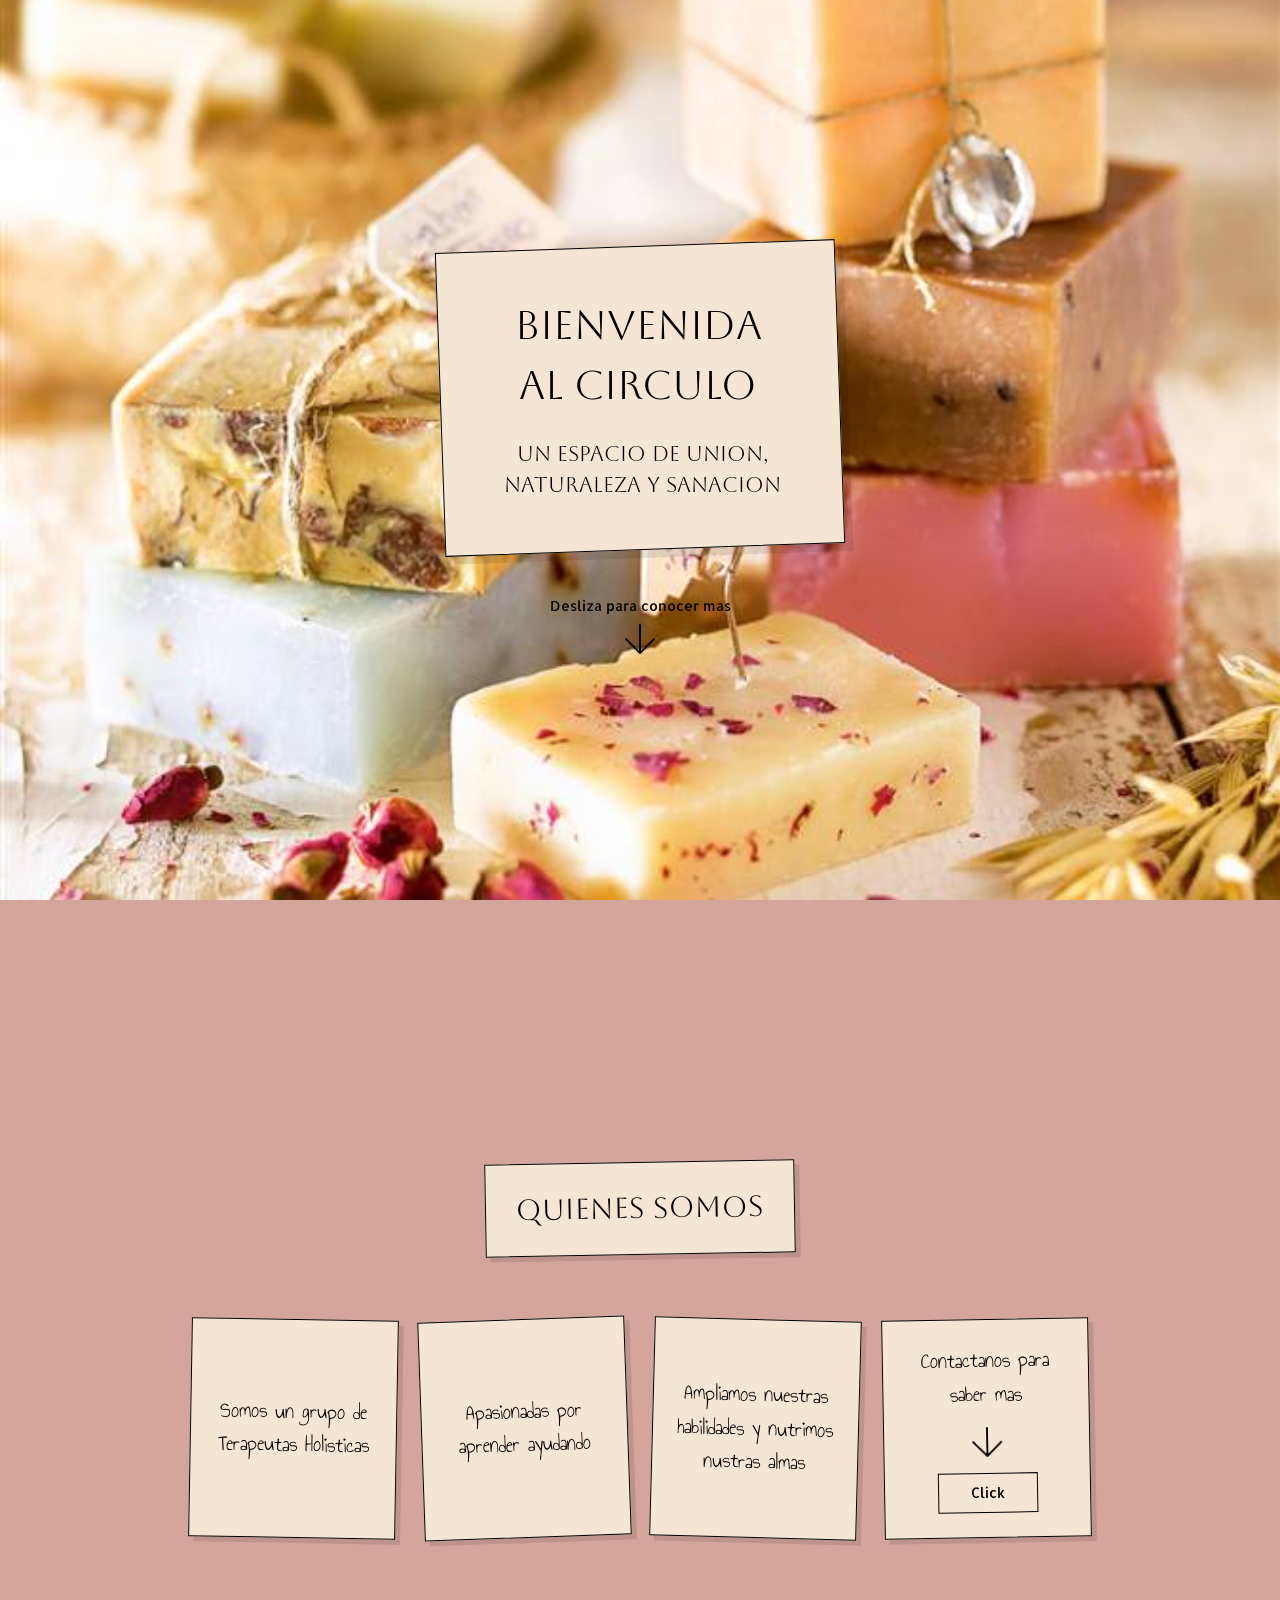
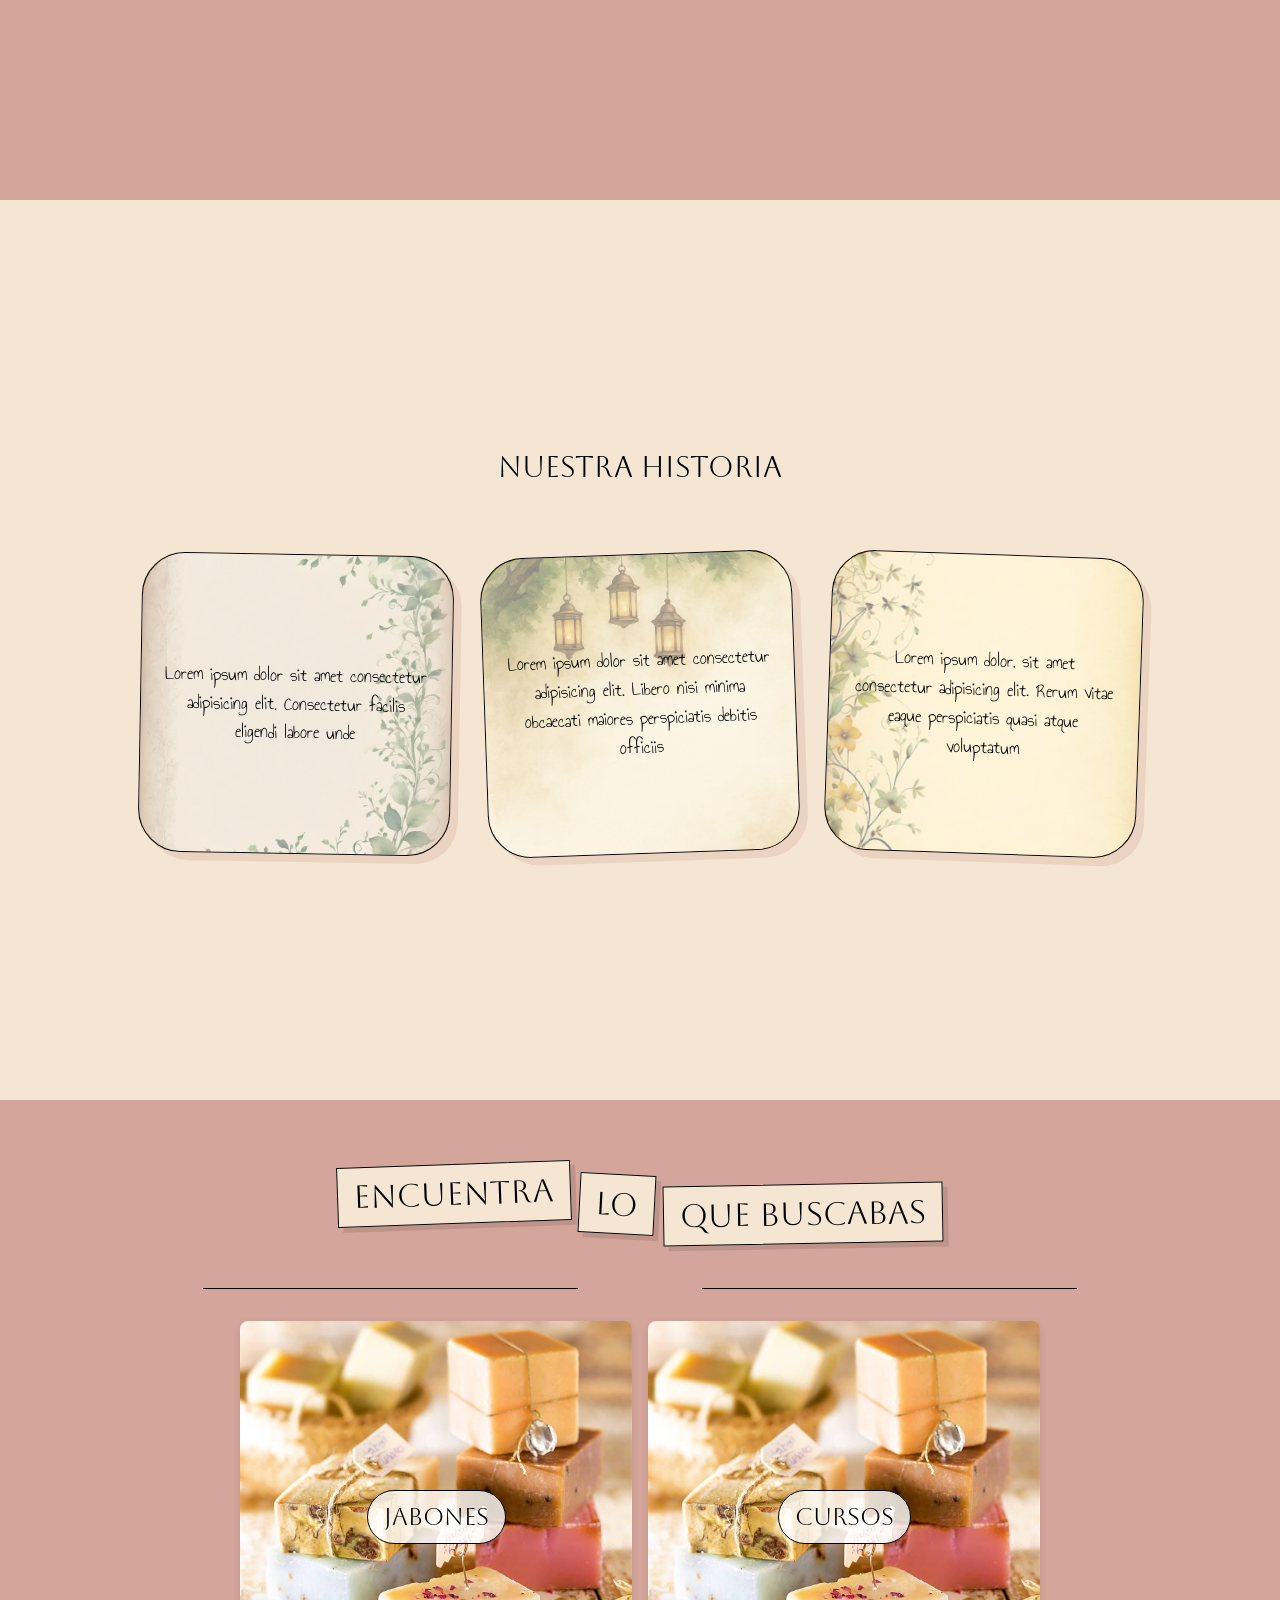
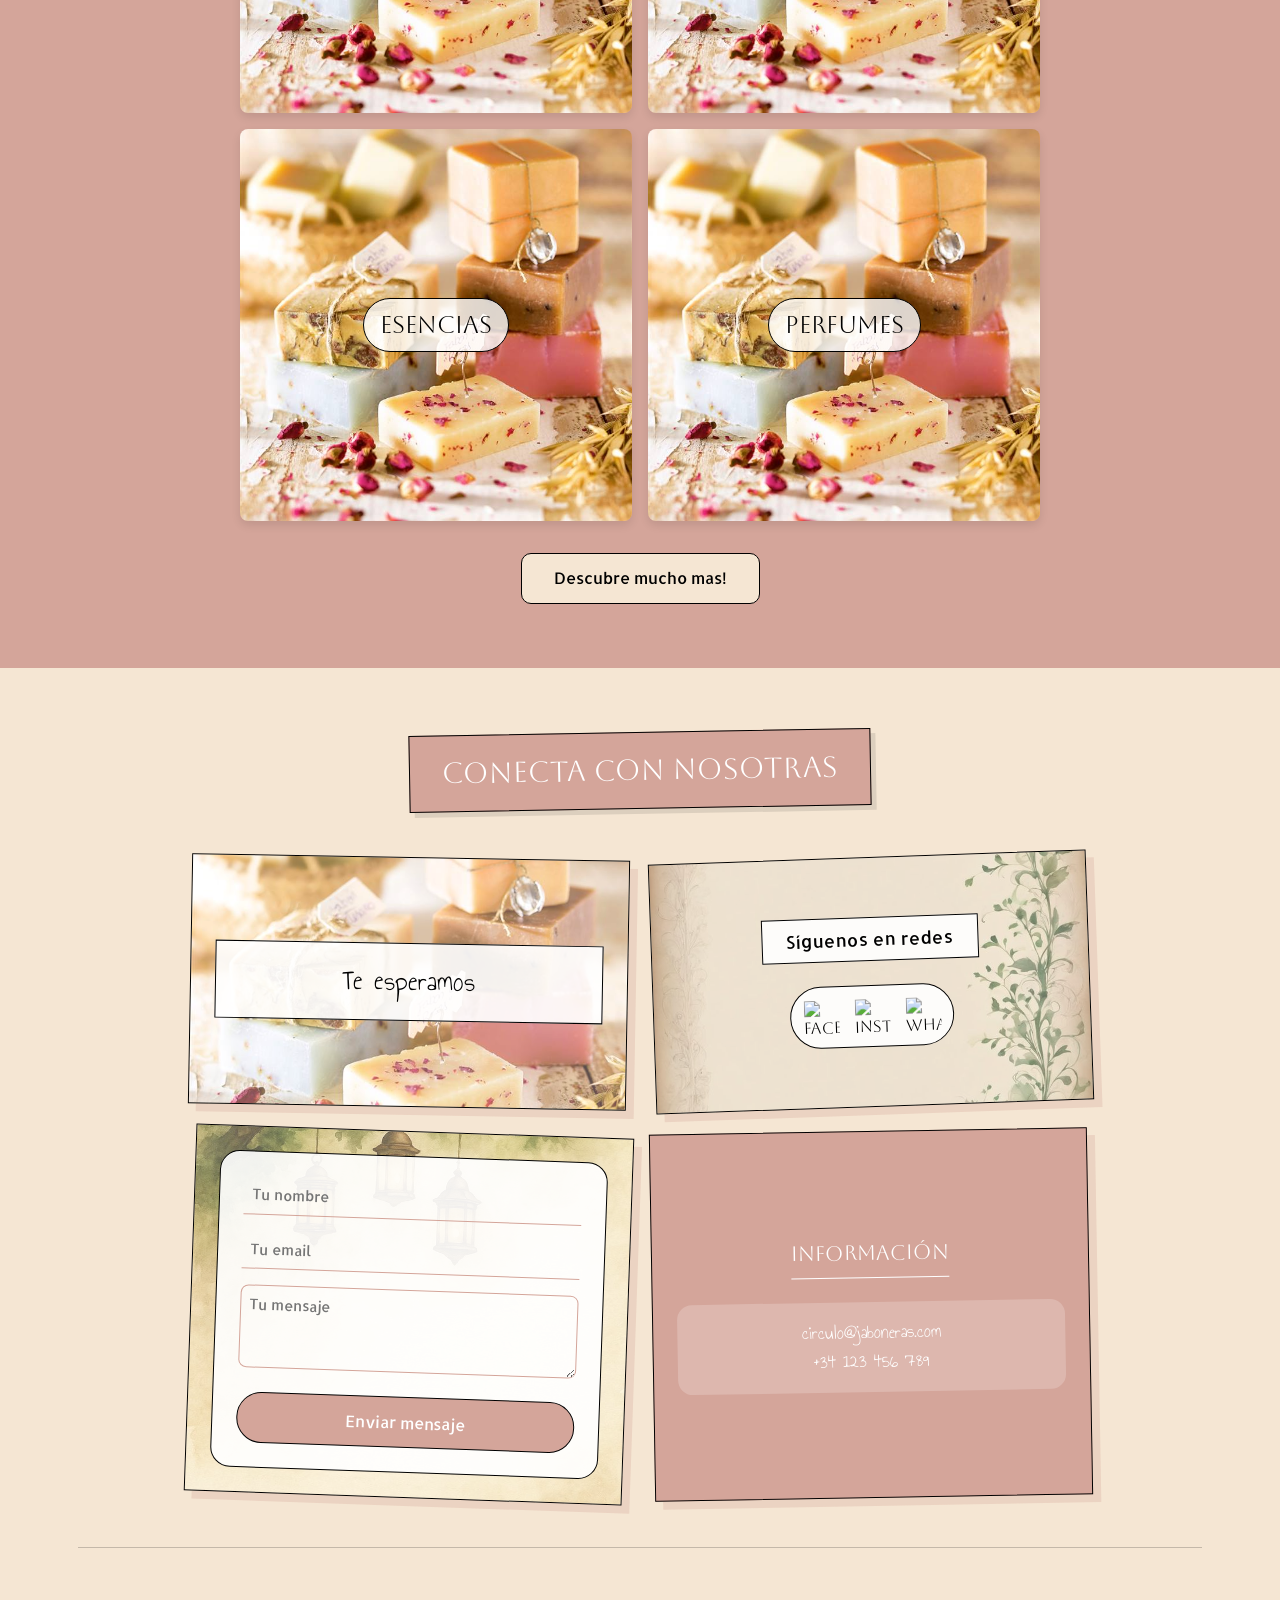
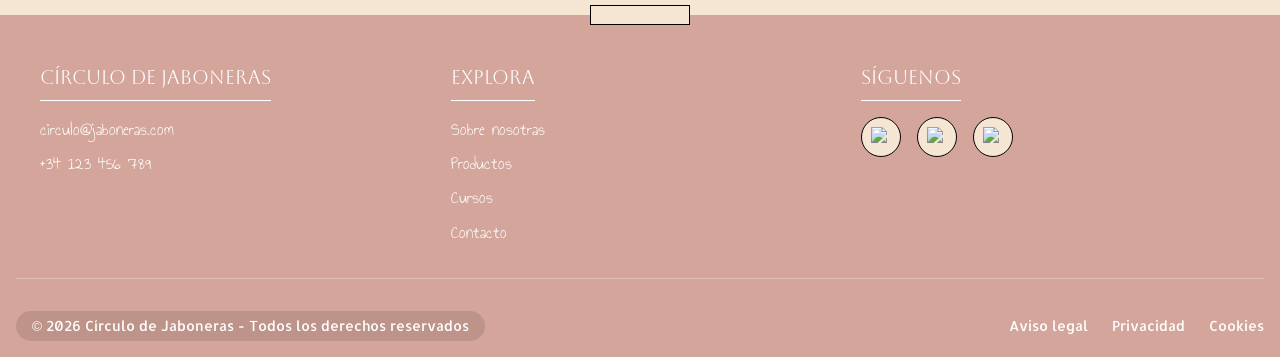
==== index.html @ d5285759 "initial commit" ====
<!DOCTYPE html>
<html lang="en">
<head>
    <meta charset="UTF-8">
    <meta name="viewport" content="width=device-width, initial-scale=1.0">
    <title>Blog jaboneras</title>
    <link rel="preconnect" href="https://fonts.googleapis.com">
    <link rel="preconnect" href="https://fonts.gstatic.com" crossorigin>
    <link href="https://fonts.googleapis.com/css2?family=Aboreto&display=swap" rel="stylesheet">
    <link href="https://fonts.googleapis.com/css2?family=Allerta&display=swap" rel="stylesheet">
    <link href="https://fonts.googleapis.com/css2?family=Annie+Use+Your+Telescope&display=swap" rel="stylesheet">
    <link rel="stylesheet" href="./reset.css">
    <link rel="stylesheet" href="./styles.css">
</head>
<body>
    <!-- Hero section -->
    <section class="hero">
        <div class="hero-container">
            <h1>Bienvenida al circulo</h1>
            <h2>Un espacio de union, naturaleza y sanacion</h2>
        </div>
        <div class="hero-arrow-container">
            <p>Desliza para conocer mas</p>
            <img src="./resources/down-arrow_3710768.png" alt="Flecha hacia abajo indicando scroll">
        </div>
    </section>

    <!-- About section -->
    <section class="about">
        <div class="about-title-container">
            <h2>Quienes somos</h2>
        </div>
        <div class="about-grid">
            <div class="about-box box-1">
                <h3>Somos un grupo de Terapeutas Holisticas</h3>
            </div>
            <div class="about-box box-2">
                <h3>Apasionadas por aprender ayudando</h3>
            </div>
            <div class="about-box box-3">
                <h3>Ampliamos nuestras habilidades y nutrimos nustras almas</h3>
            </div>
            <div class="about-box box-4">
                <h3>Contactanos para saber mas</h3>
                <img src="./resources/down-arrow_3710768.png" alt="flecha">
                <button>Click</button>
            </div>
        </div>
    </section>

    <!-- History section -->
    <section class="history">
        <div class="history-title-container">
            <h2>nuestra historia</h2>
        </div>
        <div class="history-grid">
            <div class="history-card card-1">
                <h3>Lorem ipsum dolor sit amet consectetur adipisicing elit. Consectetur facilis eligendi labore unde</h3>
            </div>
            <div class="history-card card-2">
                <h3>Lorem ipsum dolor sit amet consectetur adipisicing elit. Libero nisi minima obcaecati maiores perspiciatis debitis officiis</h3>
            </div>
            <div class="history-card card-3">
                <h3>Lorem ipsum dolor, sit amet consectetur adipisicing elit. Rerum vitae eaque perspiciatis quasi atque voluptatum</h3>
            </div>
        </div>
    </section>

    <!-- Products section -->
    <section class="products">
        <div class="products-title-container">
            <div class="chart-1">
                <h2>Encuentra</h2>
            </div>
            <div class="chart-2">
                <h2>lo</h2>
            </div>
            <div class="chart-3">
                <h2>que buscabas</h2>
            </div>
        </div>

        <div class="line">
            <div class="line-1"></div>
            <div class="line-1"></div>
        </div>

        <div class="products-container">
            <div class="products-card products-card-1">
                <p>Jabones</p>
            </div>
            <div class="products-card products-card-2">
                <p>Cursos</p>
            </div>
            <div class="products-card products-card-3">
                <p>Esencias</p> <!-- Corregí typo: "Ecencias" a "Esencias" -->
            </div>
            <div class="products-card products-card-4">
                <p>Perfumes</p>
            </div>
        </div>

        <button>Descubre mucho mas!</button>
    </section>

    <!-- Contact section -->
    <section class="contact">
        <div class="contact-title-container">
            <h2>Conecta con nosotras</h2>
        </div>
    
        <div class="contact-grid">
            <div class="contact-card contact-card-1">
                <h3>Te esperamos</h3>
            </div>
        
            <div class="contact-card contact-card-2">
                <p>Síguenos en redes</p>
                <div class="social-icons">
                    <img src="./resources/facebook-icon.png" alt="Facebook">
                    <img src="./resources/instagram-icon.png" alt="Instagram">
                    <img src="./resources/whatsapp-icon.png" alt="WhatsApp">
                </div>
            </div>
        
            <div class="contact-card contact-card-3">
                <form>
                    <input type="text" placeholder="Tu nombre" required>
                    <input type="email" placeholder="Tu email" required>
                    <textarea rows="3" placeholder="Tu mensaje"></textarea>
                    <button type="submit">Enviar mensaje</button>
                </form>
            </div>
        
            <div class="contact-card contact-card-4">
                <h4>Información</h4>
                <div class="contact-info">
                    <p>circulo@jaboneras.com</p>
                    <p>+34 123 456 789</p>
                </div>
            </div>
        </div>
    
        <div class="contact-line"></div>
    </section>

    <!-- Footer section -->
    <footer class="footer">
        <div class="footer-container">
            <div class="footer-info">
                <h4>Círculo de Jaboneras</h4>
                <p>circulo@jaboneras.com</p>
                <p>+34 123 456 789</p>
            </div>
        
            <div class="footer-links">
                <h4>Explora</h4>
                <ul>
                    <li><a href="#">Sobre nosotras</a></li>
                    <li><a href="#">Productos</a></li>
                    <li><a href="#">Cursos</a></li>
                    <li><a href="#">Contacto</a></li>
                </ul>
            </div>
        
            <div class="footer-social">
                <h4>Síguenos</h4>
                <div class="footer-social-icons">
                    <a href="#"><img src="./resources/facebook-icon.png" alt="Facebook"></a>
                    <a href="#"><img src="./resources/instagram-icon.png" alt="Instagram"></a>
                    <a href="#"><img src="./resources/whatsapp-icon.png" alt="WhatsApp"></a>
                </div>
            </div>
        </div>
    
        <div class="footer-divider"></div>
    
        <div class="footer-bottom">
            <p>© 2026 Círculo de Jaboneras - Todos los derechos reservados</p>
            <div class="footer-bottom-links">
                <a href="#">Aviso legal</a>
                <a href="#">Privacidad</a>
                <a href="#">Cookies</a>
            </div>
        </div>
    </footer>
</body>
</html>
---- styles.css ----
/* ========== VARIABLES GLOBALES ========== */
:root {
    --color-cream: #F5E6D3;
    --color-terracota: #d4a59a;
    --color-white: #ffffff;
    --color-black: #000000;
    --font-title: "Aboreto", system-ui;
    --font-body: "Allerta", sans-serif;
    --font-hand: "Annie Use Your Telescope", cursive;
    --box-shadow-offset: 8px;
    --transition: all 0.3s ease;
}

body {
    font-family: var(--font-title);
}

/* ========== HERO SECTION ========== */
.hero {
    min-height: 100vh;
    display: flex;
    flex-direction: column;
    align-items: center;
    justify-content: center;
    gap: clamp(2rem, 5vh, 4rem);
    background-image: url(./resources/como-hacer-jabon-natural_c5d7893d_674x818.jpg);
    background-position: center;
    background-repeat: no-repeat;
    background-attachment: scroll; /* Cambiado de fixed para móvil */
    background-size: cover;
    padding: 1rem;
}

.hero-container {
    width: min(90%, 400px);
    padding: clamp(2rem, 5vw, 3rem) 1rem;
    display: flex;
    flex-direction: column;
    align-items: center;
    justify-content: center;
    text-align: center;
    background-color: var(--color-cream);
    transform: rotate(-2deg);
    gap: 1.5rem;
    border: 1px solid var(--color-black);
    box-shadow: var(--box-shadow-offset) var(--box-shadow-offset) 0 rgba(0,0,0,0.1);
}

.hero-container h1 {
    transform: rotate(2deg);
    font-size: clamp(1.8rem, 5vw, 2.5rem);
    max-width: 300px;
}

.hero-container h2 {
    transform: rotate(2deg);
    font-size: clamp(1.1rem, 3vw, 1.3rem);
    max-width: 280px;
}

.hero-arrow-container {
    text-align: center;
    font-family: var(--font-body);
    font-size: 0.9rem;
    animation: bounce 2s infinite;
}

.hero-arrow-container img {
    width: 30px;
    height: auto;
    margin: 0.5rem auto 0;
}

@keyframes bounce {
    0%, 100% { transform: translateY(0); }
    50% { transform: translateY(10px); }
}

/* ========== ABOUT SECTION ========== */
.about {
    background-color: var(--color-terracota);
    min-height: 100vh;
    display: flex;
    flex-direction: column;
    align-items: center;
    justify-content: center;
    padding: 4rem 1rem;
}

.about-title-container {
    background-color: var(--color-cream);
    width: min(310px, 80%);
    padding: 1.5rem;
    text-align: center;
    border: 1px solid var(--color-black);
    font-size: clamp(1.5rem, 4vw, 1.8rem);
    margin-bottom: 4rem;
    transform: rotate(-1deg);
    box-shadow: 5px 5px 0 rgba(0,0,0,0.1);
}

.about-grid {
    display: grid;
    grid-template-columns: repeat(auto-fit, minmax(200px, 1fr));
    gap: 1.5rem;
    max-width: 900px;
    width: 100%;
    margin: 0 auto;
}

.about-box {
    font-family: var(--font-hand);
    min-height: 200px;
    background-color: var(--color-cream);
    border: 1px solid var(--color-black);
    display: flex;
    flex-direction: column;
    align-items: center;
    justify-content: center;
    text-align: center;
    padding: 1.5rem;
    font-size: clamp(1.2rem, 3vw, 1.4rem);
    box-shadow: 5px 5px 0 rgba(0,0,0,0.1);
    transition: var(--transition);
}

.about-box:hover {
    transform: translate(-5px, -5px);
    box-shadow: 10px 10px 0 rgba(0,0,0,0.15);
}

/* Rotaciones aleatorias para dar el efecto handmade */
.box-1 { transform: rotate(1deg); }
.box-2 { transform: rotate(-2deg); }
.box-3 { transform: rotate(1.5deg); }
.box-4 { transform: rotate(-1deg); }

.about-box img {
    width: 30px;
    height: auto;
    margin-top: 1rem;
}

.about-box button {
    border: 0.8px solid var(--color-black);
    padding: 0.5rem 2rem;
    margin-top: 1rem;
    font-family: var(--font-body);
    font-size: 0.9rem;
    transition: var(--transition);
}

.about-box button:hover {
    background-color: var(--color-terracota);
    border-color: var(--color-white);
    color: var(--color-white);
}

/* ========== HISTORY SECTION ========== */
.history {
    min-height: 100vh;
    background-color: var(--color-cream);
    display: flex;
    flex-direction: column;
    align-items: center;
    justify-content: center;
    padding: 4rem 1rem;
}

.history-title-container {
    font-size: clamp(1.5rem, 4vw, 1.8rem);
    margin-bottom: 4rem;
    text-transform: uppercase;
}

.history-grid {
    display: grid;
    grid-template-columns: repeat(auto-fit, minmax(250px, 1fr));
    gap: 2rem;
    max-width: 1000px;
    width: 100%;
    margin: 0 auto;
}

.history-card {
    min-height: 300px;
    border-radius: 43px;
    border: 1px solid var(--color-black);
    display: flex;
    justify-content: center;
    align-items: center;
    text-align: center;
    font-family: var(--font-hand);
    font-size: clamp(1rem, 2.5vw, 1.2rem);
    padding: 2rem 1.5rem;
    background-size: cover;
    background-position: center;
    position: relative;
    isolation: isolate;
    box-shadow: 8px 8px 0 rgba(212, 165, 154, 0.3);
    transition: var(--transition);
}

.history-card::before {
    content: '';
    position: absolute;
    inset: 0;
    background-color: rgba(255, 255, 255, 0.5);
    border-radius: 43px;
    z-index: -1;
}

.history-card:hover {
    transform: scale(1.02) rotate(0.5deg);
    box-shadow: 12px 12px 0 rgba(212, 165, 154, 0.5);
}

.card-1 {
    background-image: url('./resources/descarga\ \(1\).jfif');
    transform: rotate(1deg);
}
.card-2 {
    background-image: url('./resources/descarga.jfif');
    transform: rotate(-2deg);
}
.card-3 {
    background-image: url('./resources/descarga\ \(2\).jfif');
    transform: rotate(2deg);
}

/* ========== PRODUCTS SECTION ========== */
.products {
    background-color: var(--color-terracota);
    min-height: 100vh;
    display: flex;
    flex-direction: column;
    align-items: center;
    padding: 4rem 1rem;
}

.products-title-container {
    display: flex;
    flex-wrap: wrap;
    justify-content: center;
    align-items: flex-end;
    gap: 0.5rem;
    margin-bottom: 2rem;
    font-size: clamp(1.5rem, 4vw, 2rem);
}

.products-title-container > div {
    background-color: var(--color-cream);
    padding: 0.3rem 1rem;
    border: 1px solid var(--color-black);
    box-shadow: 5px 5px 0 rgba(0,0,0,0.1);
}

.chart-1 { transform: translateY(0) rotate(-2deg); }
.chart-2 { transform: translateY(10px) rotate(3deg); }
.chart-3 { transform: translateY(20px) rotate(-1deg); }

.line {
    width: 100%;
    display: flex;
    justify-content: center;
    gap: 10%;
    margin: 2rem 0;
}

.line-1 {
    background-color: var(--color-black);
    height: 1px;
    width: 30%;
}

.products-container {
    display: grid;
    grid-template-columns: repeat(2, 1fr);
    gap: 1rem;
    max-width: 500px;
    width: 100%;
    margin: 0 auto;
}

.products-card {
    background-image: url('./resources/como-hacer-jabon-natural_c5d7893d_674x818.jpg');
    background-position: center;
    background-size: cover;
    aspect-ratio: 1 / 1;
    border-radius: 8px;
    display: flex;
    justify-content: center;
    align-items: center;
    box-shadow: 0 4px 10px rgba(0, 0, 0, 0.1);
    transition: var(--transition);
}

.products-card p {
    font-size: clamp(1.2rem, 3vw, 1.5rem);
    text-transform: uppercase;
    background-color: rgba(255, 255, 255, 0.8);
    border-radius: 40px;
    padding: 0.5rem 1rem;
    border: 1px solid var(--color-black);
}

.products-card:hover {
    transform: translateY(-5px);
    box-shadow: 0 8px 20px rgba(0, 0, 0, 0.15);
}

.products button {
    background-color: var(--color-cream);
    padding: 0.8rem 2rem;
    font-family: var(--font-body);
    margin-top: 2rem;
    border: 1px solid var(--color-black);
    border-radius: 10px;
    font-size: 1rem;
    transition: var(--transition);
}

.products button:hover {
    background-color: var(--color-terracota);
    border-color: var(--color-white);
    color: var(--color-white);
}

/* ========== CONTACT SECTION ========== */
.contact {
    background-color: var(--color-cream);
    min-height: 100vh;
    display: flex;
    flex-direction: column;
    align-items: center;
    padding: 4rem 1rem;
}

.contact-title-container {
    margin-bottom: 3rem;
    font-size: clamp(1.5rem, 4vw, 1.8rem);
}

.contact-title-container h2 {
    background-color: var(--color-terracota);
    padding: 1rem 2rem;
    transform: rotate(-1deg);
    border: 1px solid var(--color-black);
    box-shadow: 5px 5px 0 rgba(0,0,0,0.1);
    color: var(--color-white);
}

.contact-grid {
    display: grid;
    grid-template-columns: repeat(2, 1fr);
    gap: 1.5rem;
    max-width: 900px;
    width: 100%;
    margin: 0 auto;
}

.contact-card {
    background-color: rgba(255, 255, 255, 0.9);
    border: 1px solid var(--color-black);
    padding: 1.5rem;
    display: flex;
    flex-direction: column;
    align-items: center;
    text-align: center;
    box-shadow: 8px 8px 0 rgba(212, 165, 154, 0.3);
    transition: var(--transition);
    min-height: 250px;
    justify-content: center;
    background-size: cover;
    background-position: center;
    isolation: isolate;
    position: relative;
}

.contact-card::before {
    content: '';
    position: absolute;
    inset: 0;
    background-color: rgba(255, 255, 255, 0.5);
    z-index: -1;
}

.contact-card:hover {
    transform: translate(-5px, -5px);
    box-shadow: 12px 12px 0 rgba(212, 165, 154, 0.5);
}

/* Eliminamos el overlay en las tarjetas que no lo necesitan */
.contact-card-1::before,
.contact-card-2::before,
.contact-card-3::before {
    background-color: rgba(255, 255, 255, 0.3);
}

.contact-card-4::before {
    background-color: rgba(212, 165, 154, 0.3);
}

.contact-card-1 { background-image: url('./resources/como-hacer-jabon-natural_c5d7893d_674x818.jpg'); transform: rotate(1deg); }
.contact-card-2 { background-image: url('./resources/descarga\ \(1\).jfif'); transform: rotate(-2deg); }
.contact-card-3 { background-image: url('./resources/descarga.jfif'); transform: rotate(2deg); }
.contact-card-4 { background-color: var(--color-terracota); transform: rotate(-1deg); }

.contact-card-1 h3 {
    background-color: rgba(255, 255, 255, 0.9);
    padding: 1rem;
    font-family: var(--font-hand);
    font-size: 1.8rem;
    width: 100%;
    border: 1px solid var(--color-black);
}

.contact-card-2 .social-icons {
    display: flex;
    gap: 1rem;
    justify-content: center;
    margin-top: 1rem;
    background-color: rgba(255, 255, 255, 0.9);
    padding: 0.8rem;
    border-radius: 40px;
    border: 1px solid var(--color-black);
}

.contact-card-2 .social-icons img {
    width: 35px;
    height: 35px;
    transition: var(--transition);
    cursor: pointer;
}

.contact-card-2 .social-icons img:hover {
    transform: scale(1.2) rotate(5deg);
}

.contact-card-2 p {
    background-color: rgba(255, 255, 255, 0.9);
    padding: 0.5rem 1.5rem;
    font-family: var(--font-body);
    font-size: 1.1rem;
    margin-bottom: 0.5rem;
    border: 1px solid var(--color-black);
}

.contact-card-3 form {
    display: flex;
    flex-direction: column;
    gap: 1rem;
    width: 100%;
    background-color: rgba(255, 255, 255, 0.9);
    padding: 1.5rem;
    border-radius: 20px;
    border: 1px solid var(--color-black);
}

.contact-card-3 input,
.contact-card-3 textarea {
    background-color: transparent;
    border: none;
    border-bottom: 1px solid var(--color-terracota);
    padding: 0.5rem;
    font-family: var(--font-body);
    font-size: 0.9rem;
    outline: none;
    width: 100%;
}

.contact-card-3 textarea {
    border: 1px solid var(--color-terracota);
    border-radius: 8px;
    resize: vertical;
}

.contact-card-3 button {
    background-color: var(--color-terracota);
    color: var(--color-white);
    border: 1px solid var(--color-black);
    padding: 0.8rem;
    font-family: var(--font-body);
    border-radius: 25px;
    transition: var(--transition);
    margin-top: 0.5rem;
}

.contact-card-3 button:hover {
    background-color: var(--color-cream);
    color: var(--color-black);
    transform: scale(0.98);
}

.contact-card-4 {
    color: var(--color-white);
    gap: 1rem;
}

.contact-card-4 h4 {
    font-family: var(--font-title);
    font-size: 1.3rem;
    border-bottom: 1px solid var(--color-white);
    padding-bottom: 0.5rem;
    margin-bottom: 0.5rem;
}

.contact-card-4 p {
    font-family: var(--font-hand);
    font-size: 1.2rem;
    display: flex;
    align-items: center;
    justify-content: center;
    gap: 0.5rem;
}

.contact-card-4 .contact-info {
    background-color: rgba(255, 255, 255, 0.2);
    padding: 1rem;
    border-radius: 15px;
    width: 100%;
}

.contact-line {
    width: 90%;
    height: 1px;
    background-color: var(--color-black);
    margin: 3rem auto 0;
    opacity: 0.2;
}

/* ========== FOOTER ========== */
.footer {
    background-color: var(--color-terracota);
    width: 100%;
    padding: 3rem 1rem 1rem;
    border-top: 3px solid var(--color-cream);
    position: relative;
}

.footer::before {
    content: '';
    position: absolute;
    top: -10px;
    left: 50%;
    transform: translateX(-50%);
    width: 100px;
    height: 20px;
    background-color: var(--color-cream);
    border: 1px solid var(--color-black);
}

.footer-container {
    max-width: 1200px;
    margin: 0 auto;
    display: flex;
    flex-wrap: wrap;
    justify-content: space-between;
    align-items: flex-start;
    gap: 2rem;
}

.footer-info,
.footer-links,
.footer-social {
    flex: 1 1 200px;
}

.footer-info h4,
.footer-links h4,
.footer-social h4 {
    font-family: var(--font-title);
    color: var(--color-white);
    font-size: 1.2rem;
    margin-bottom: 1rem;
    border-bottom: 1px solid var(--color-white);
    padding-bottom: 0.5rem;
    display: inline-block;
}

.footer-info p {
    font-family: var(--font-hand);
    color: var(--color-white);
    font-size: 1.1rem;
    margin-bottom: 0.5rem;
}

.footer-links ul {
    list-style: none;
    padding: 0;
    display: flex;
    flex-direction: column;
    gap: 0.5rem;
}

.footer-links ul li a {
    font-family: var(--font-hand);
    color: var(--color-white);
    text-decoration: none;
    font-size: 1.1rem;
    transition: var(--transition);
    border-bottom: 1px solid transparent;
}

.footer-links ul li a:hover {
    border-bottom-color: var(--color-white);
}

.footer-social-icons {
    display: flex;
    gap: 1rem;
}

.footer-social-icons a {
    background-color: var(--color-cream);
    width: 40px;
    height: 40px;
    border-radius: 50%;
    display: flex;
    align-items: center;
    justify-content: center;
    border: 1px solid var(--color-black);
    transition: var(--transition);
}

.footer-social-icons a:hover {
    transform: scale(1.1) rotate(5deg);
    background-color: var(--color-white);
}

.footer-social-icons img {
    width: 20px;
    height: 20px;
}

.footer-divider {
    width: 100%;
    height: 1px;
    background-color: rgba(255, 255, 255, 0.3);
    margin: 2rem 0;
}

.footer-bottom {
    display: flex;
    justify-content: space-between;
    align-items: center;
    flex-wrap: wrap;
    gap: 1rem;
    font-family: var(--font-body);
    font-size: 0.85rem;
    color: var(--color-white);
}

.footer-bottom p {
    background-color: rgba(0, 0, 0, 0.1);
    padding: 0.3rem 1rem;
    border-radius: 20px;
}

.footer-bottom-links {
    display: flex;
    gap: 1.5rem;
}

.footer-bottom-links a {
    color: var(--color-white);
    text-decoration: none;
    border-bottom: 1px solid transparent;
    transition: border-color 0.3s ease;
}

.footer-bottom-links a:hover {
    border-bottom-color: var(--color-white);
}

/* ========== MEDIA QUERIES ========== */

/* Tablets */
@media (max-width: 768px) {
    .contact-grid {
        grid-template-columns: 1fr;
        max-width: 500px;
    }
    
    .footer-container {
        flex-direction: column;
        text-align: center;
        align-items: center;
    }
    
    .footer-info,
    .footer-links,
    .footer-social {
        text-align: center;
        width: 100%;
    }
    
    .footer-social-icons {
        justify-content: center;
    }
    
    .footer-bottom {
        flex-direction: column;
        text-align: center;
    }
    
    .footer-bottom-links {
        justify-content: center;
    }
}

/* Móviles pequeños */
@media (max-width: 480px) {
    .products-container {
        grid-template-columns: 1fr;
        max-width: 300px;
    }
    
    .about-grid {
        grid-template-columns: 1fr;
    }
    
    .history-grid {
        grid-template-columns: 1fr;
    }
    
    .products-title-container {
        flex-direction: column;
        align-items: center;
    }
    
    .chart-3 {
        max-width: 100%;
    }
}

/* Desktop */
@media (min-width: 1024px) {
    .hero {
        background-attachment: fixed;
    }
    
    .products-container {
        max-width: 800px;
    }
}
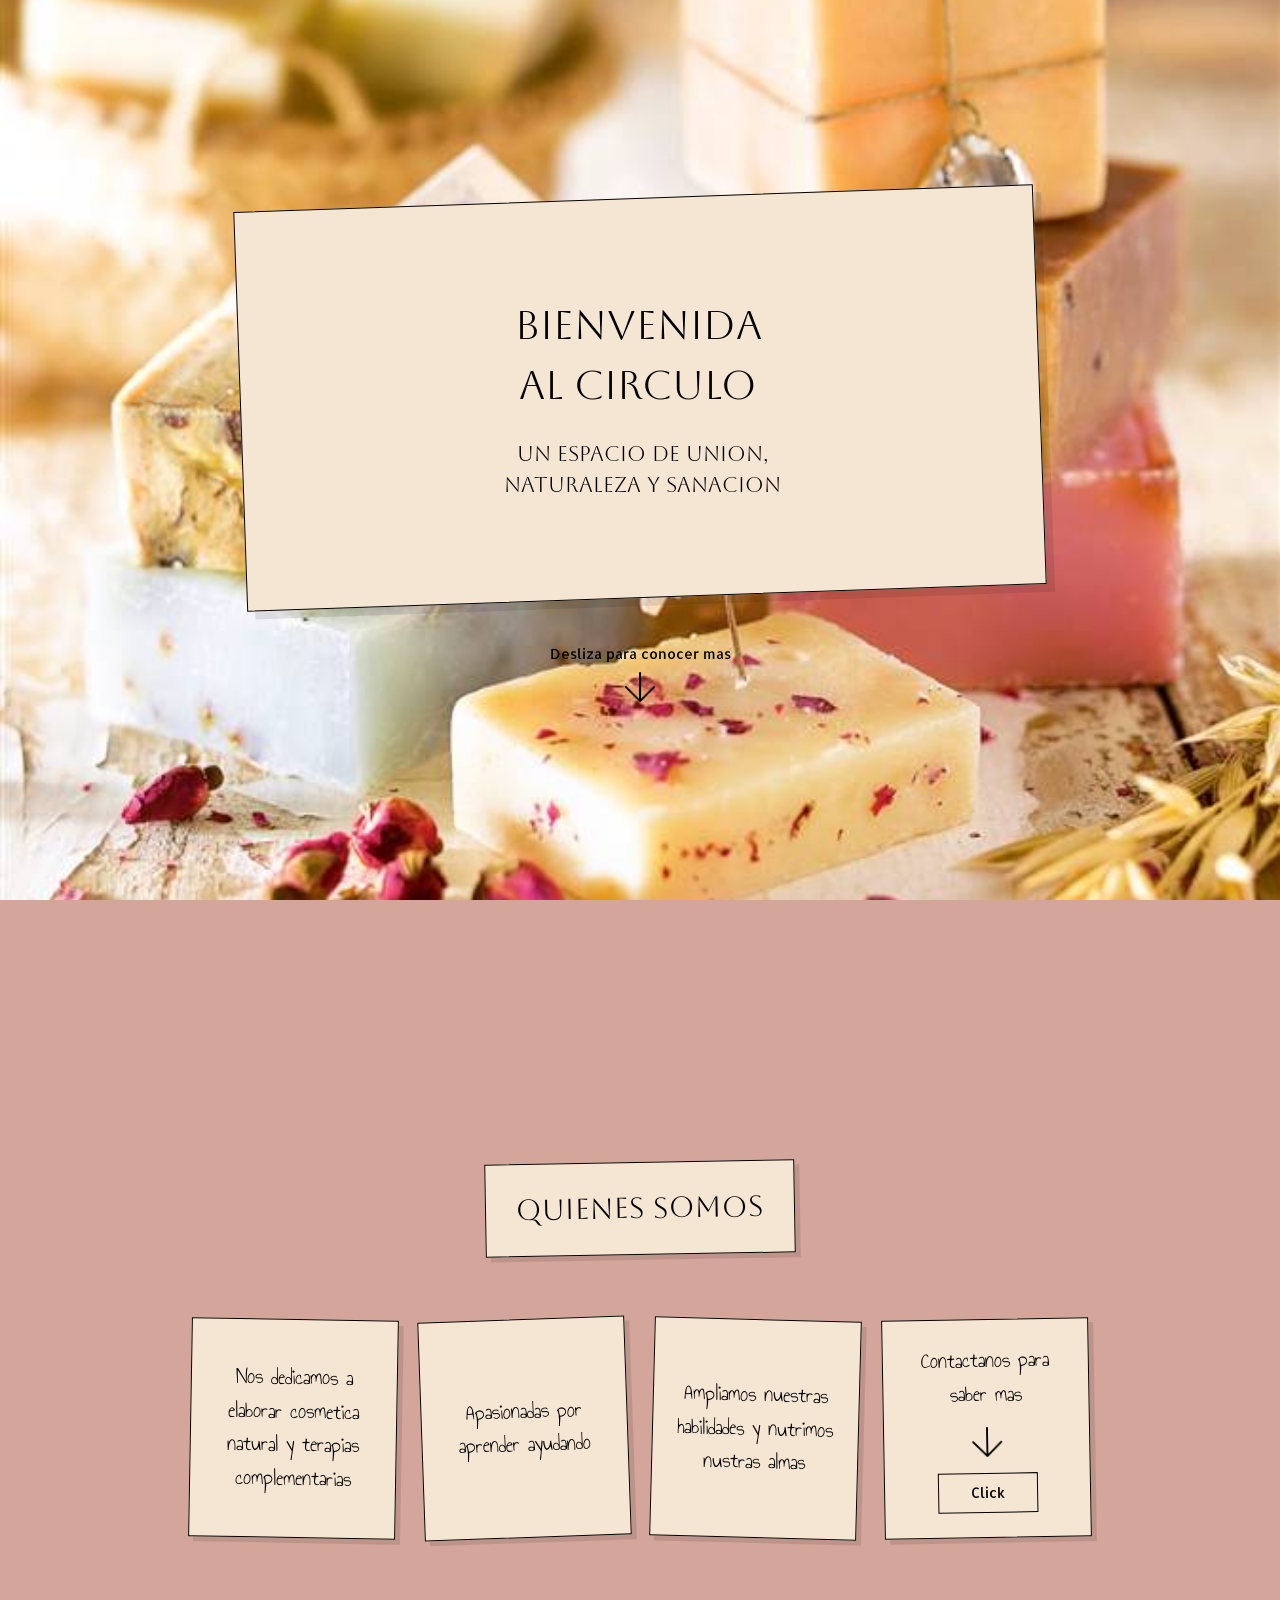
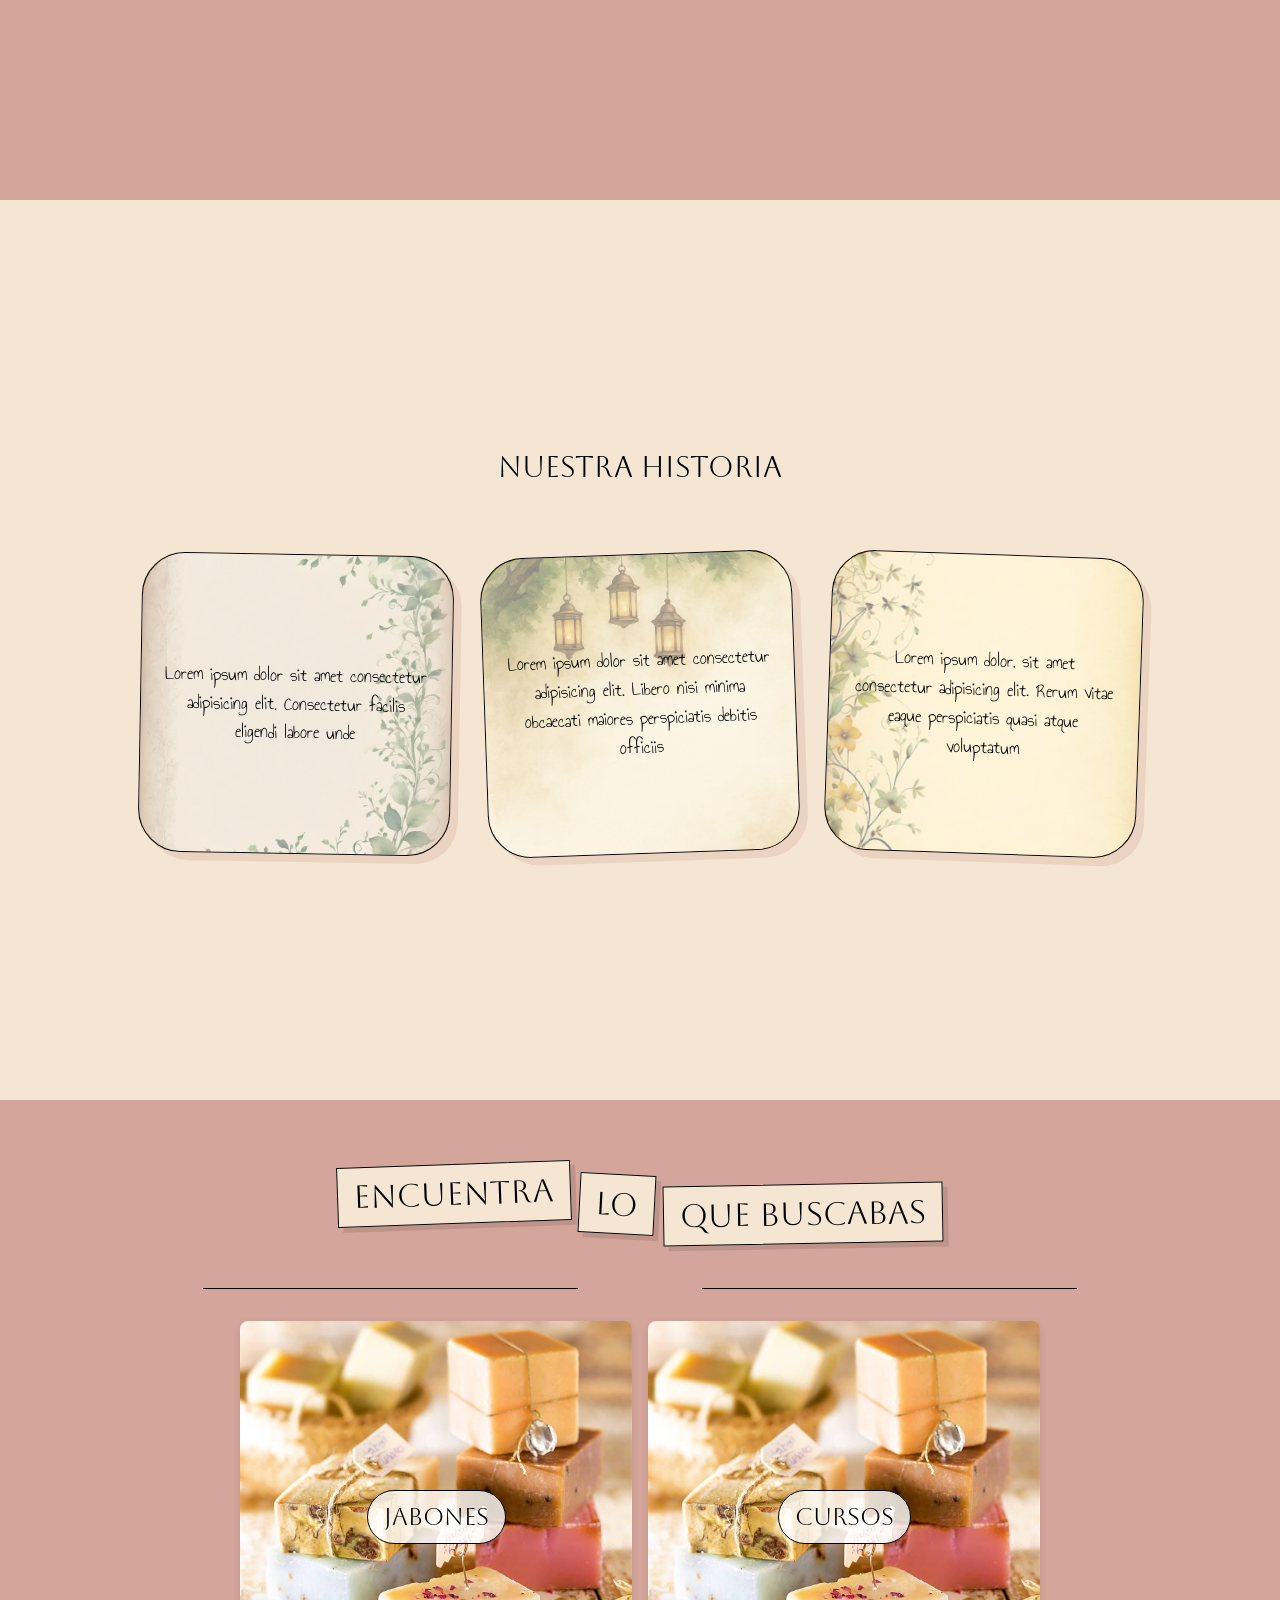
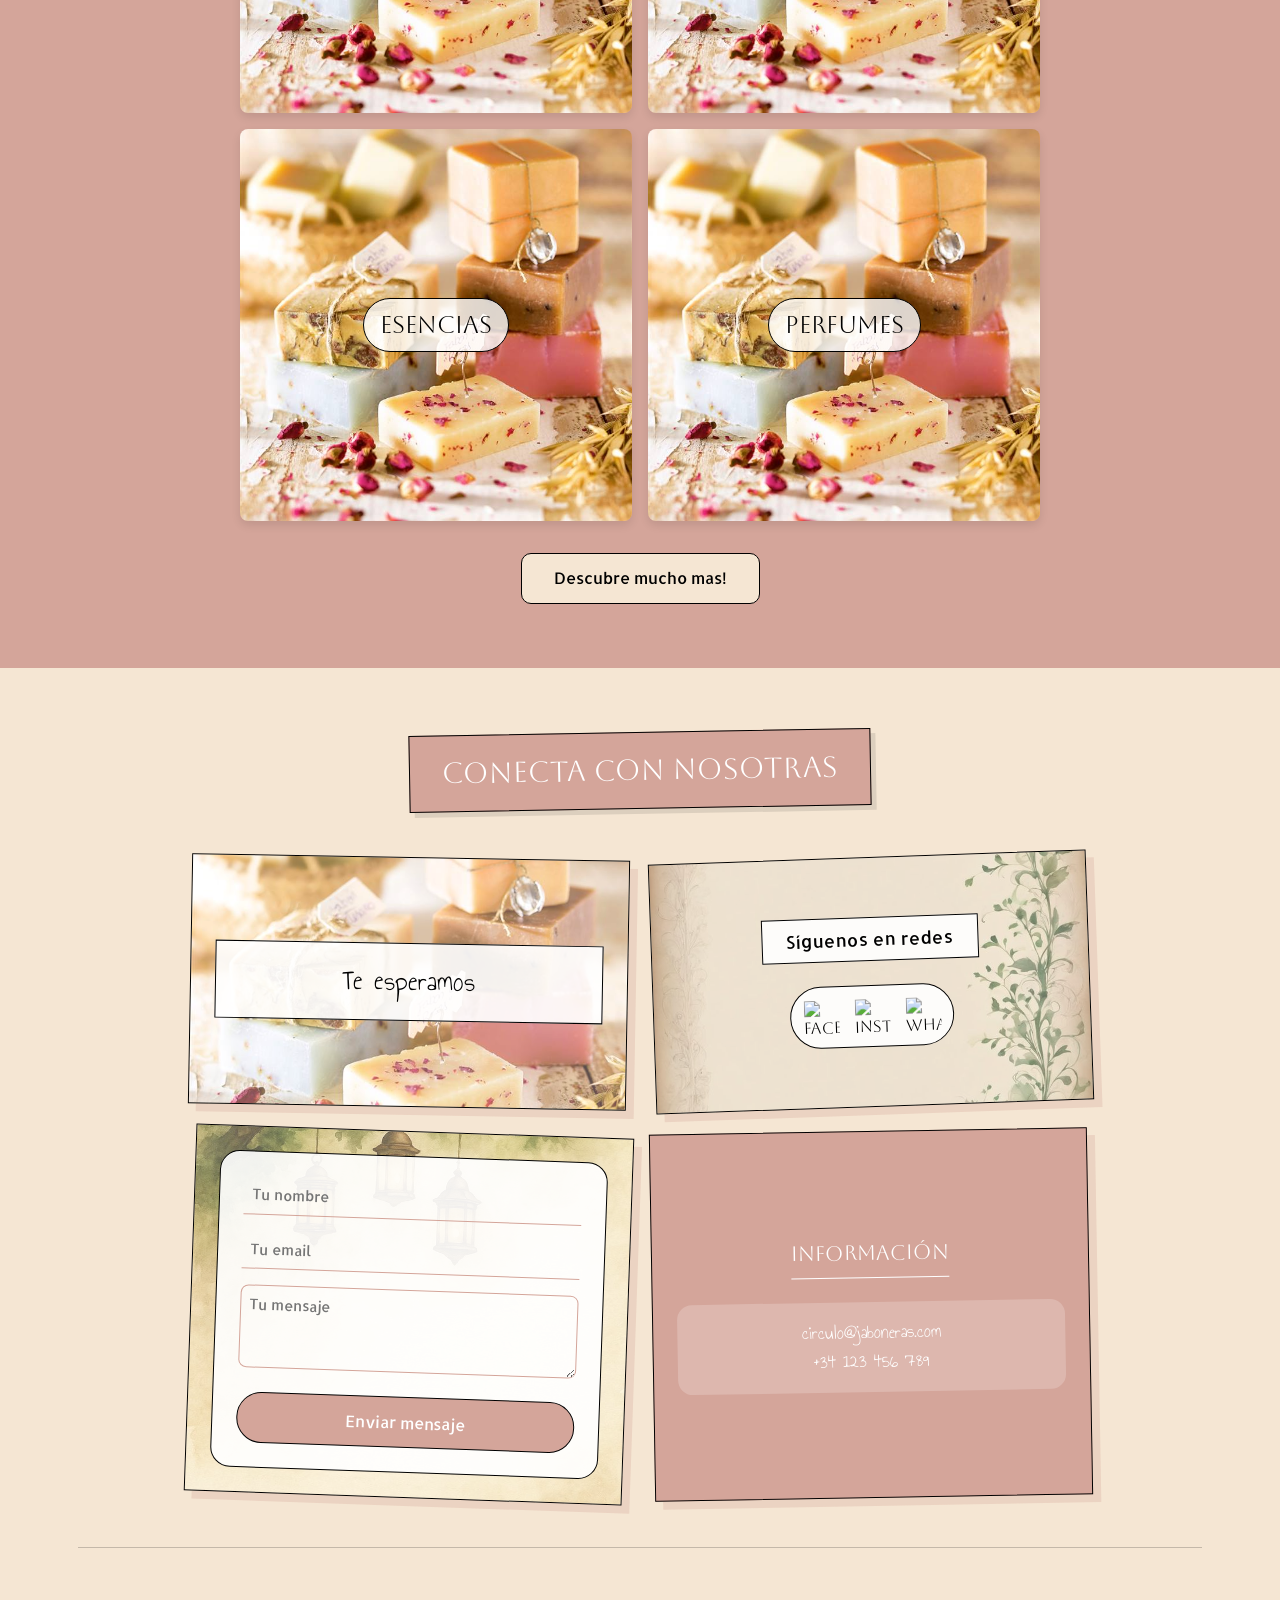
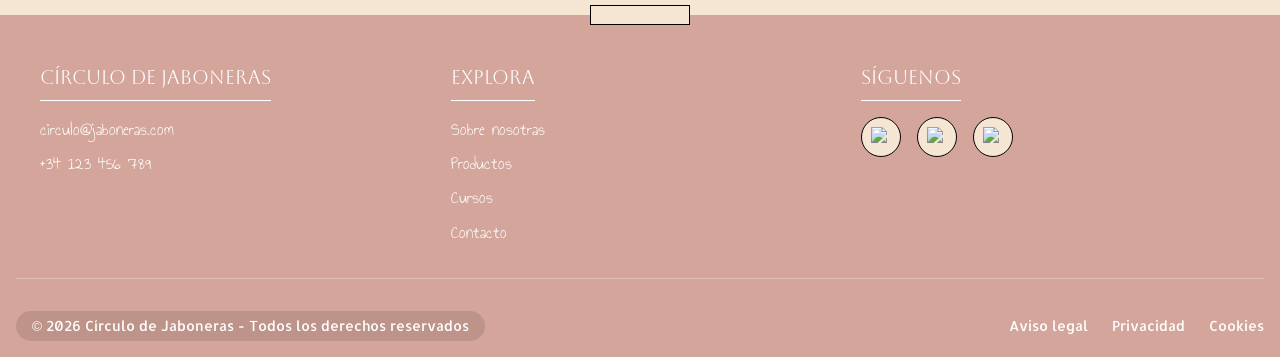
==== commit 850ece94: "Cambie lo que decia el primer cuadro de la seccion about" ====
--- a/index.html
+++ b/index.html
@@ -32,7 +32,7 @@
         </div>
         <div class="about-grid">
             <div class="about-box box-1">
-                <h3>Somos un grupo de Terapeutas Holisticas</h3>
+                <h3>Nos dedicamos a elaborar cosmetica natural y terapias complementarias</h3>
             </div>
             <div class="about-box box-2">
                 <h3>Apasionadas por aprender ayudando</h3>
--- a/styles.css
+++ b/styles.css
@@ -739,6 +739,11 @@
     .hero {
         background-attachment: fixed;
     }
+
+    .hero-container {
+        width: min(100%, 800px);
+        height: 400px;
+    }
     
     .products-container {
         max-width: 800px;
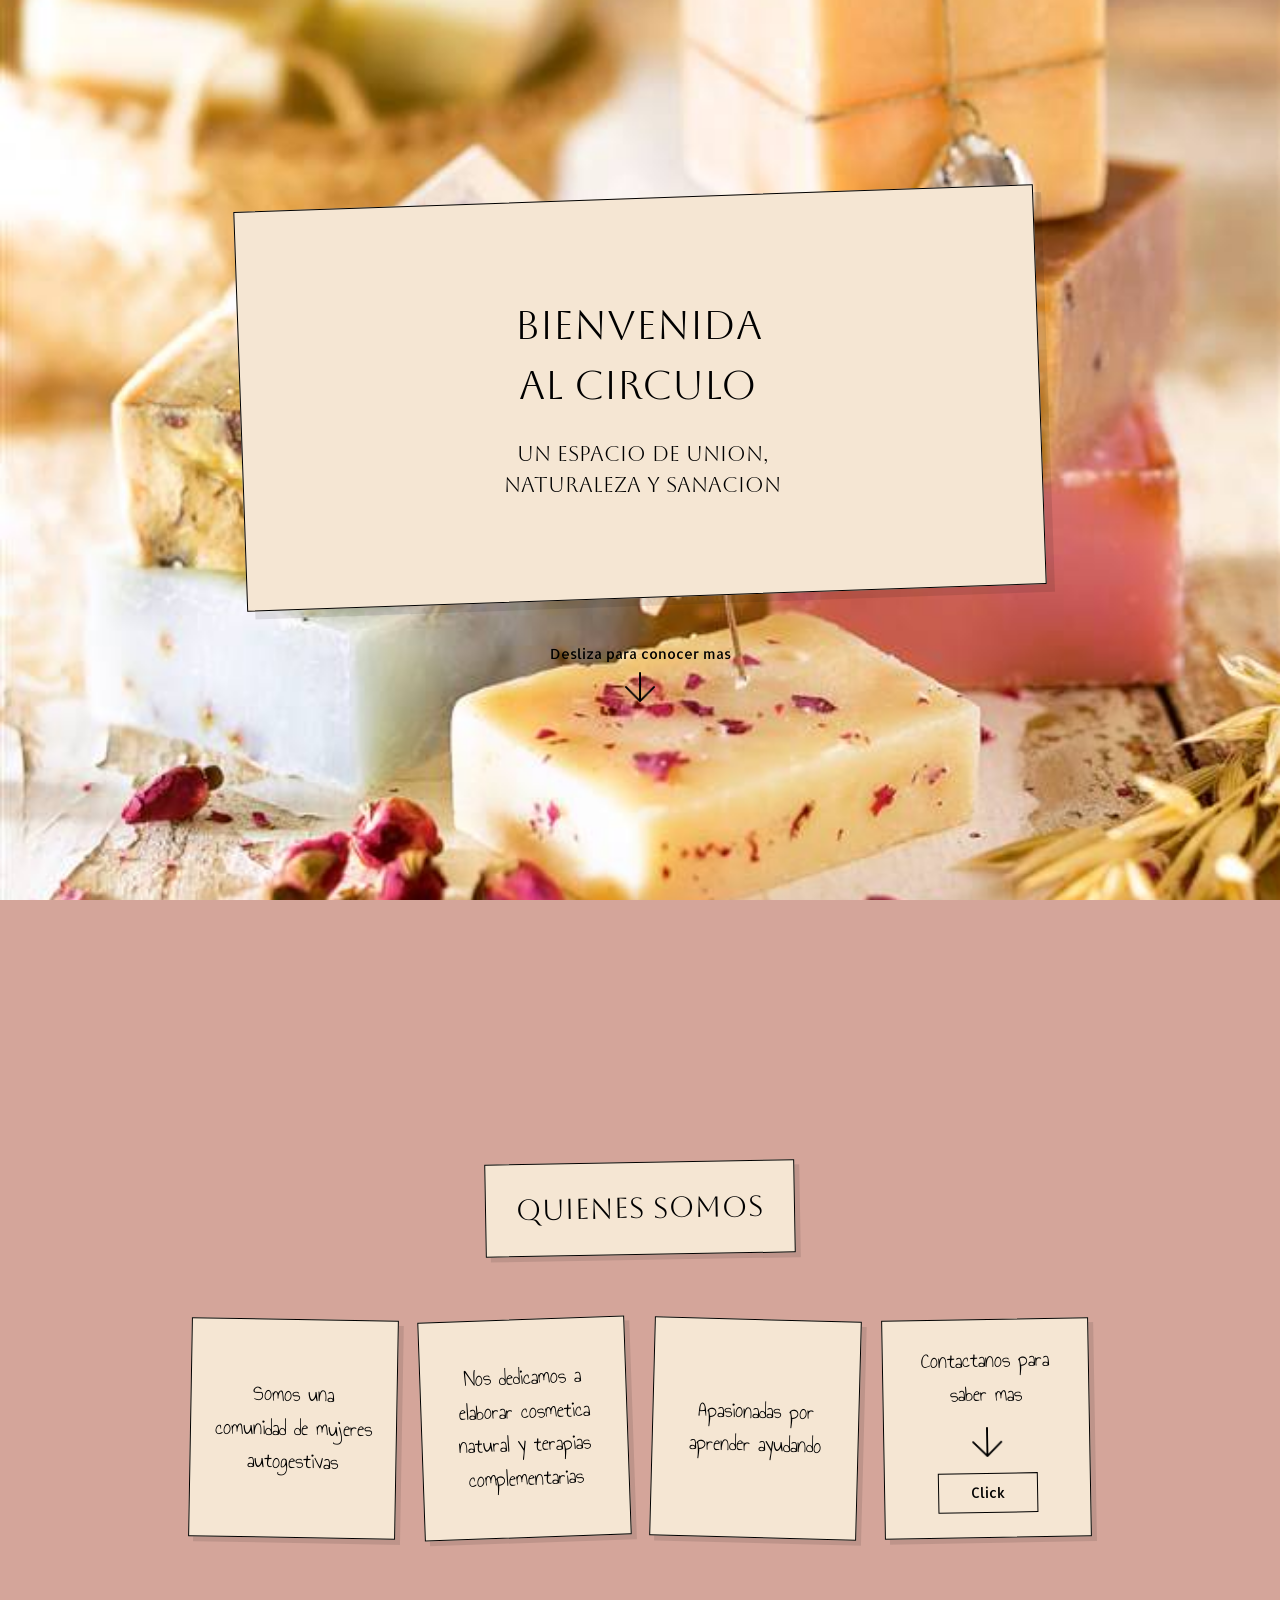
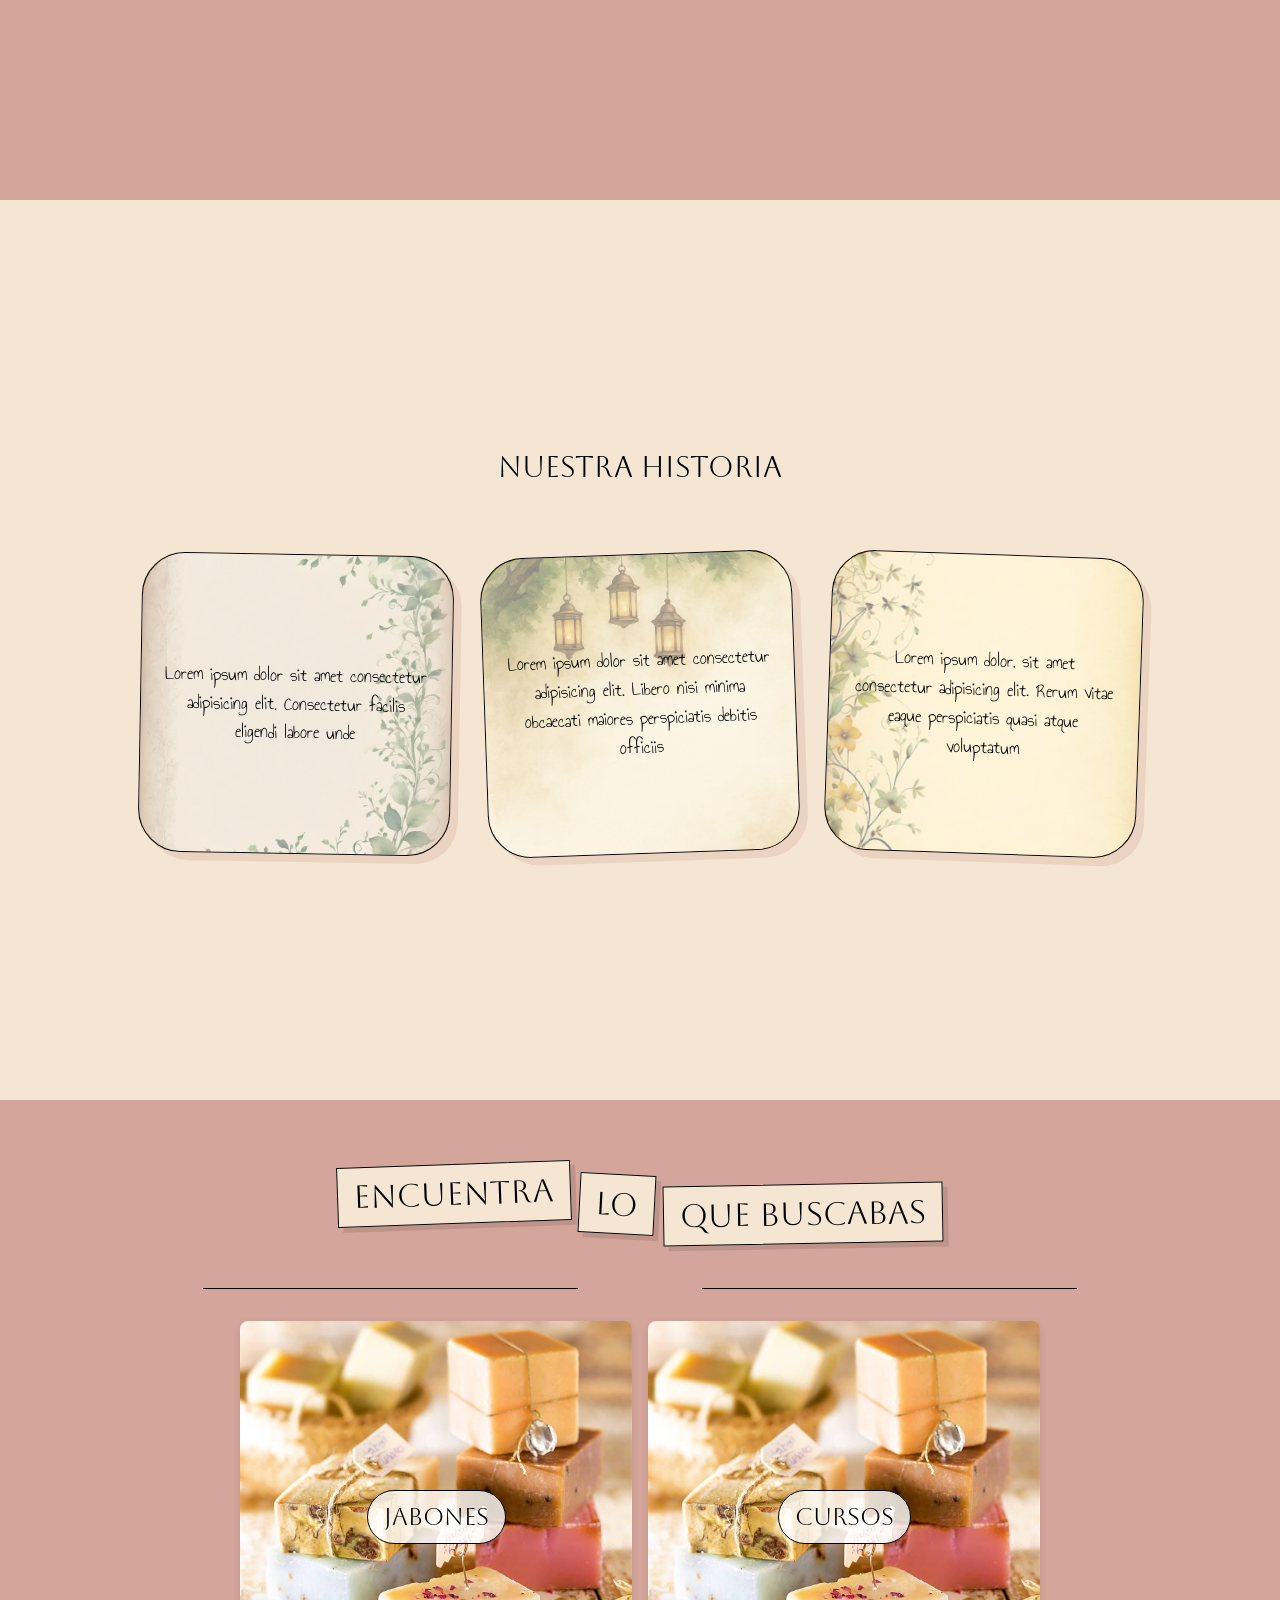
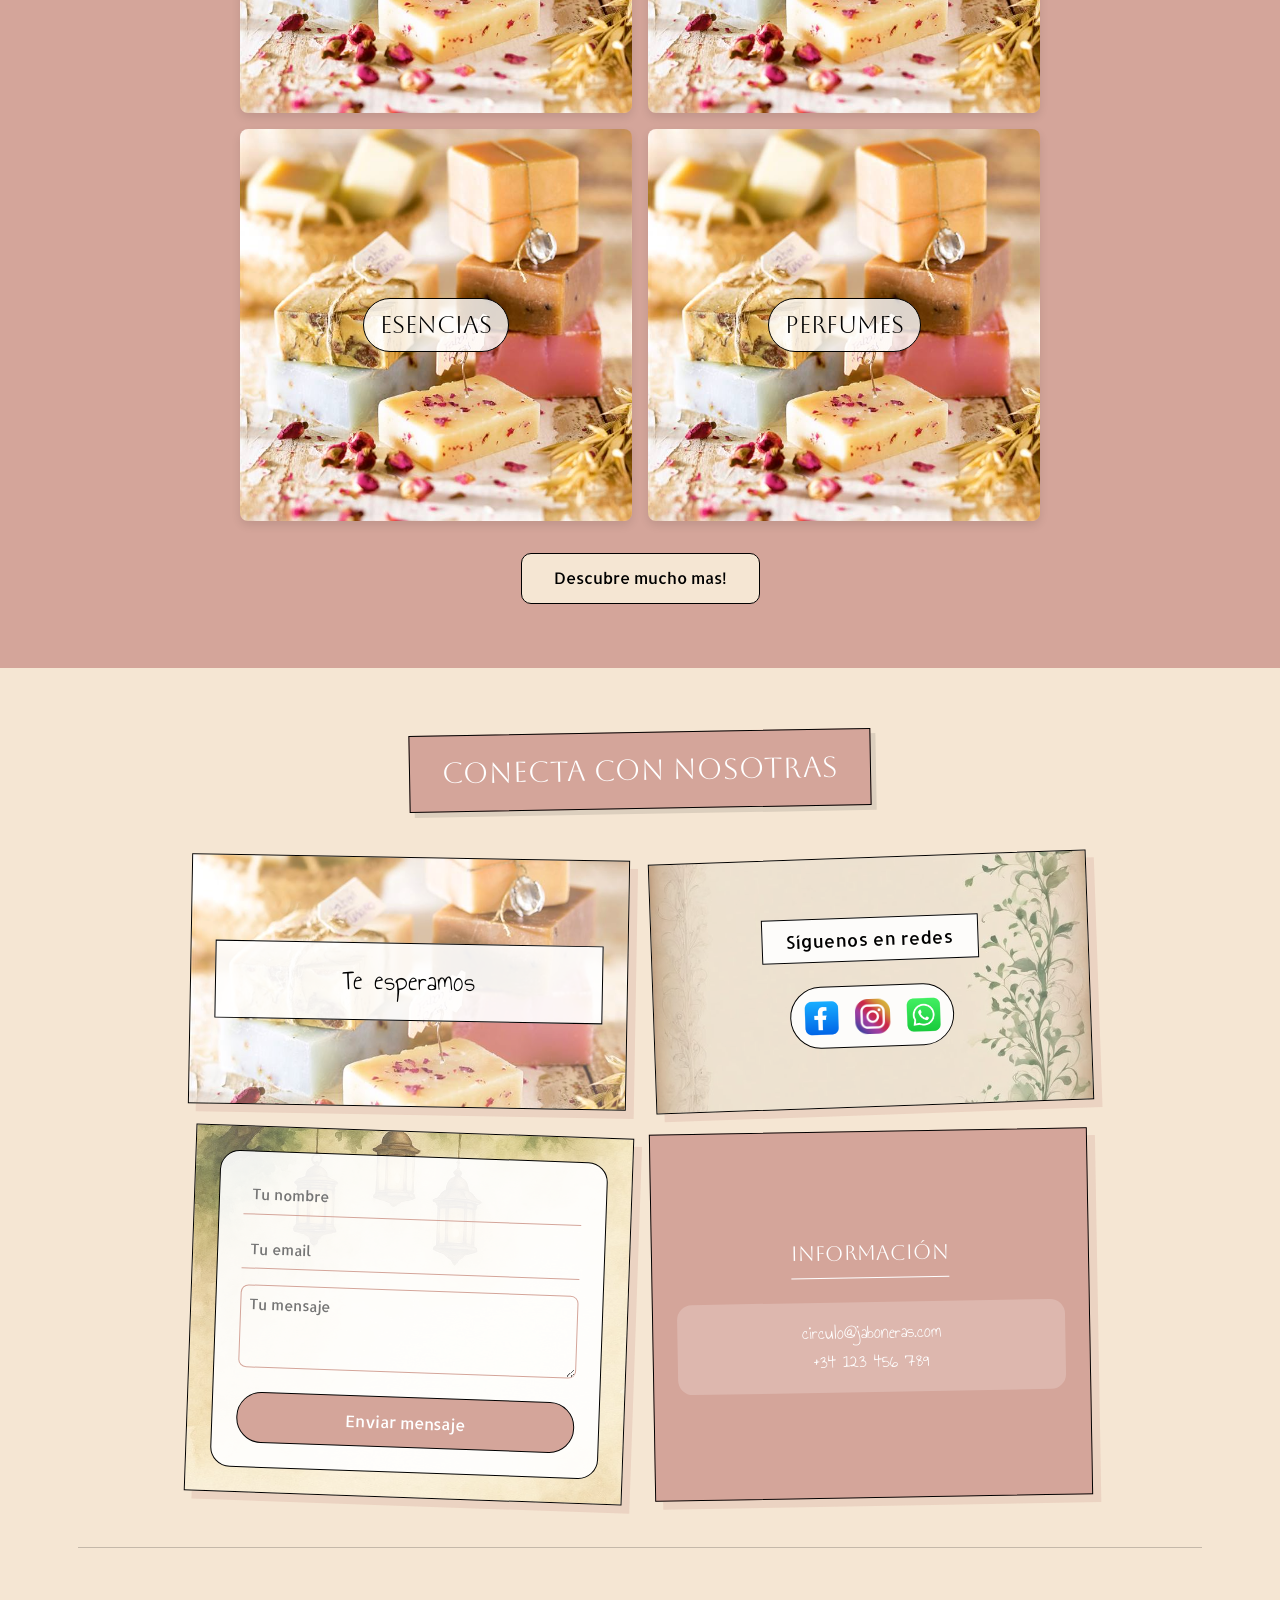
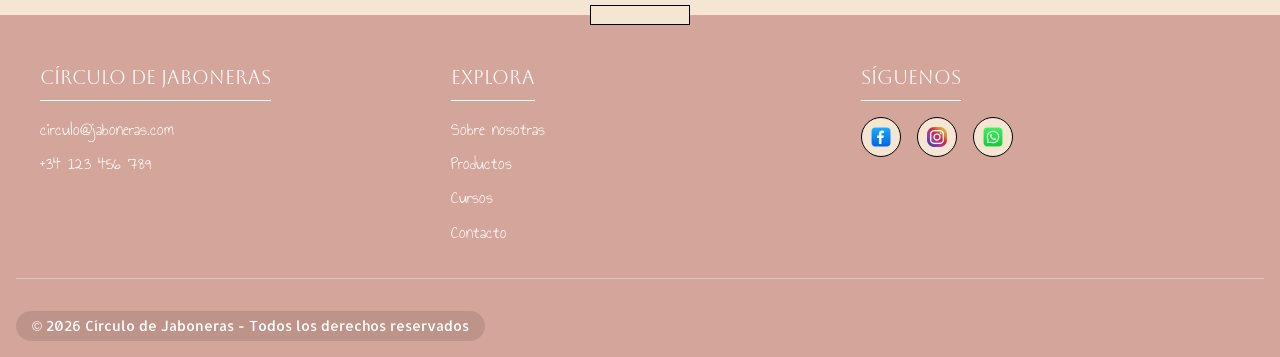
==== commit 558e198c: "Gregue la tineda puse los iconois de redes" ====
--- a/index.html
+++ b/index.html
@@ -14,7 +14,7 @@
 </head>
 <body>
     <!-- Hero section -->
-    <section class="hero">
+    <section class="hero" id="hero">
         <div class="hero-container">
             <h1>Bienvenida al circulo</h1>
             <h2>Un espacio de union, naturaleza y sanacion</h2>
@@ -26,19 +26,19 @@
     </section>
 
     <!-- About section -->
-    <section class="about">
+    <section class="about" id="about">
         <div class="about-title-container">
             <h2>Quienes somos</h2>
         </div>
         <div class="about-grid">
             <div class="about-box box-1">
+                <h3>Somos una comunidad de mujeres autogestivas</h3>
+            </div>
+            <div class="about-box box-2">
                 <h3>Nos dedicamos a elaborar cosmetica natural y terapias complementarias</h3>
             </div>
-            <div class="about-box box-2">
+            <div class="about-box box-3">
                 <h3>Apasionadas por aprender ayudando</h3>
-            </div>
-            <div class="about-box box-3">
-                <h3>Ampliamos nuestras habilidades y nutrimos nustras almas</h3>
             </div>
             <div class="about-box box-4">
                 <h3>Contactanos para saber mas</h3>
@@ -49,7 +49,7 @@
     </section>
 
     <!-- History section -->
-    <section class="history">
+    <section class="history" id="history">
         <div class="history-title-container">
             <h2>nuestra historia</h2>
         </div>
@@ -67,7 +67,7 @@
     </section>
 
     <!-- Products section -->
-    <section class="products">
+    <section class="products" id="products">
         <div class="products-title-container">
             <div class="chart-1">
                 <h2>Encuentra</h2>
@@ -93,18 +93,18 @@
                 <p>Cursos</p>
             </div>
             <div class="products-card products-card-3">
-                <p>Esencias</p> <!-- Corregí typo: "Ecencias" a "Esencias" -->
+                <p>Esencias</p>
             </div>
             <div class="products-card products-card-4">
                 <p>Perfumes</p>
             </div>
         </div>
 
-        <button>Descubre mucho mas!</button>
+        <button onclick="window.location.href='tienda.html'">Descubre mucho mas!</button>
     </section>
 
     <!-- Contact section -->
-    <section class="contact">
+    <section class="contact" id="contact">
         <div class="contact-title-container">
             <h2>Conecta con nosotras</h2>
         </div>
@@ -117,9 +117,9 @@
             <div class="contact-card contact-card-2">
                 <p>Síguenos en redes</p>
                 <div class="social-icons">
-                    <img src="./resources/facebook-icon.png" alt="Facebook">
-                    <img src="./resources/instagram-icon.png" alt="Instagram">
-                    <img src="./resources/whatsapp-icon.png" alt="WhatsApp">
+                    <img src="./resources/facebook-icon" alt="Facebook">
+                    <img src="./resources/instagram-icon.webp" alt="Instagram">
+                    <img src="./resources/whatsapp-icon.webp" alt="WhatsApp">
                 </div>
             </div>
         
@@ -156,19 +156,19 @@
             <div class="footer-links">
                 <h4>Explora</h4>
                 <ul>
-                    <li><a href="#">Sobre nosotras</a></li>
-                    <li><a href="#">Productos</a></li>
-                    <li><a href="#">Cursos</a></li>
-                    <li><a href="#">Contacto</a></li>
+                    <li><a href="#about">Sobre nosotras</a></li>
+                    <li><a href="#products">Productos</a></li>
+                    <li><a href="./tienda.html">Cursos</a></li>
+                    <li><a href="#contact">Contacto</a></li>
                 </ul>
             </div>
         
             <div class="footer-social">
                 <h4>Síguenos</h4>
                 <div class="footer-social-icons">
-                    <a href="#"><img src="./resources/facebook-icon.png" alt="Facebook"></a>
-                    <a href="#"><img src="./resources/instagram-icon.png" alt="Instagram"></a>
-                    <a href="#"><img src="./resources/whatsapp-icon.png" alt="WhatsApp"></a>
+                    <a href="#"><img src="./resources/facebook-icon" alt="Facebook"></a>
+                    <a href="#"><img src="./resources/instagram-icon.webp" alt="Instagram"></a>
+                    <a href="#"><img src="./resources/whatsapp-icon.webp" alt="WhatsApp"></a>
                 </div>
             </div>
         </div>
@@ -177,11 +177,6 @@
     
         <div class="footer-bottom">
             <p>© 2026 Círculo de Jaboneras - Todos los derechos reservados</p>
-            <div class="footer-bottom-links">
-                <a href="#">Aviso legal</a>
-                <a href="#">Privacidad</a>
-                <a href="#">Cookies</a>
-            </div>
         </div>
     </footer>
 </body>
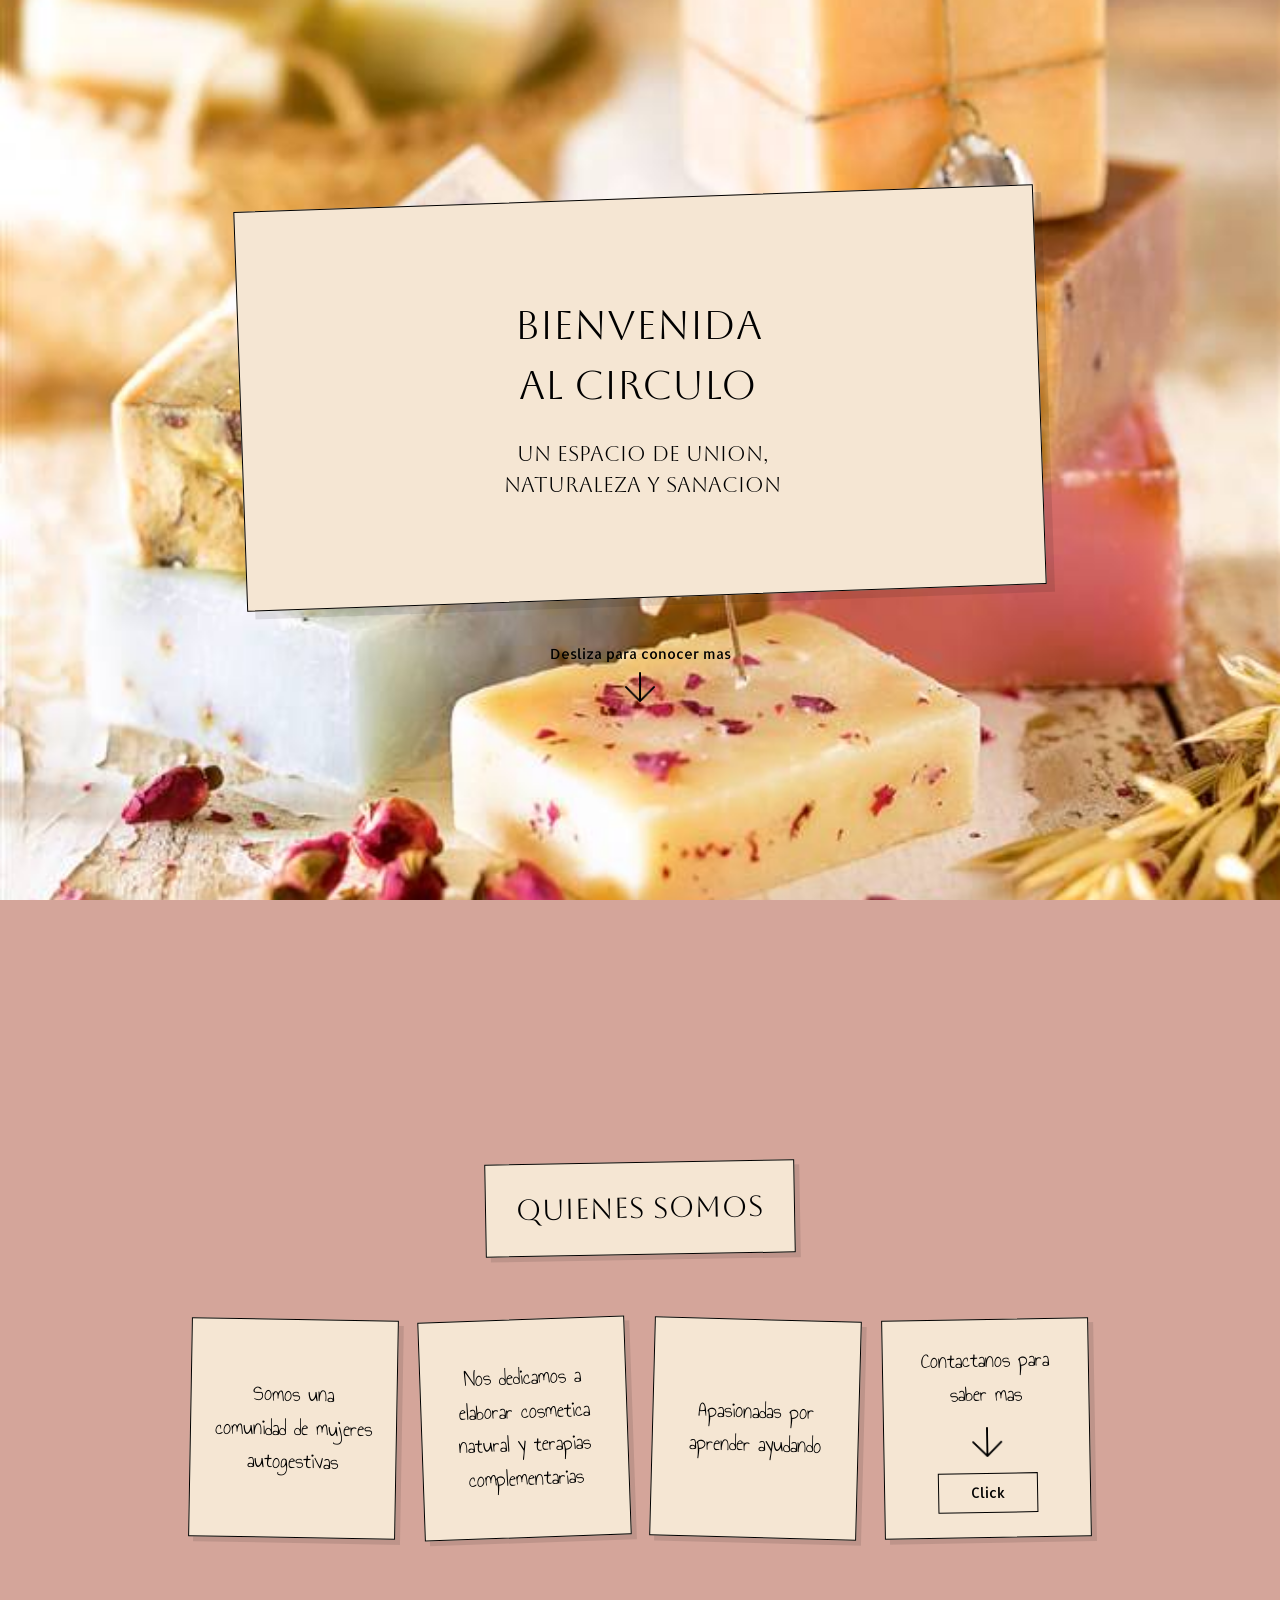
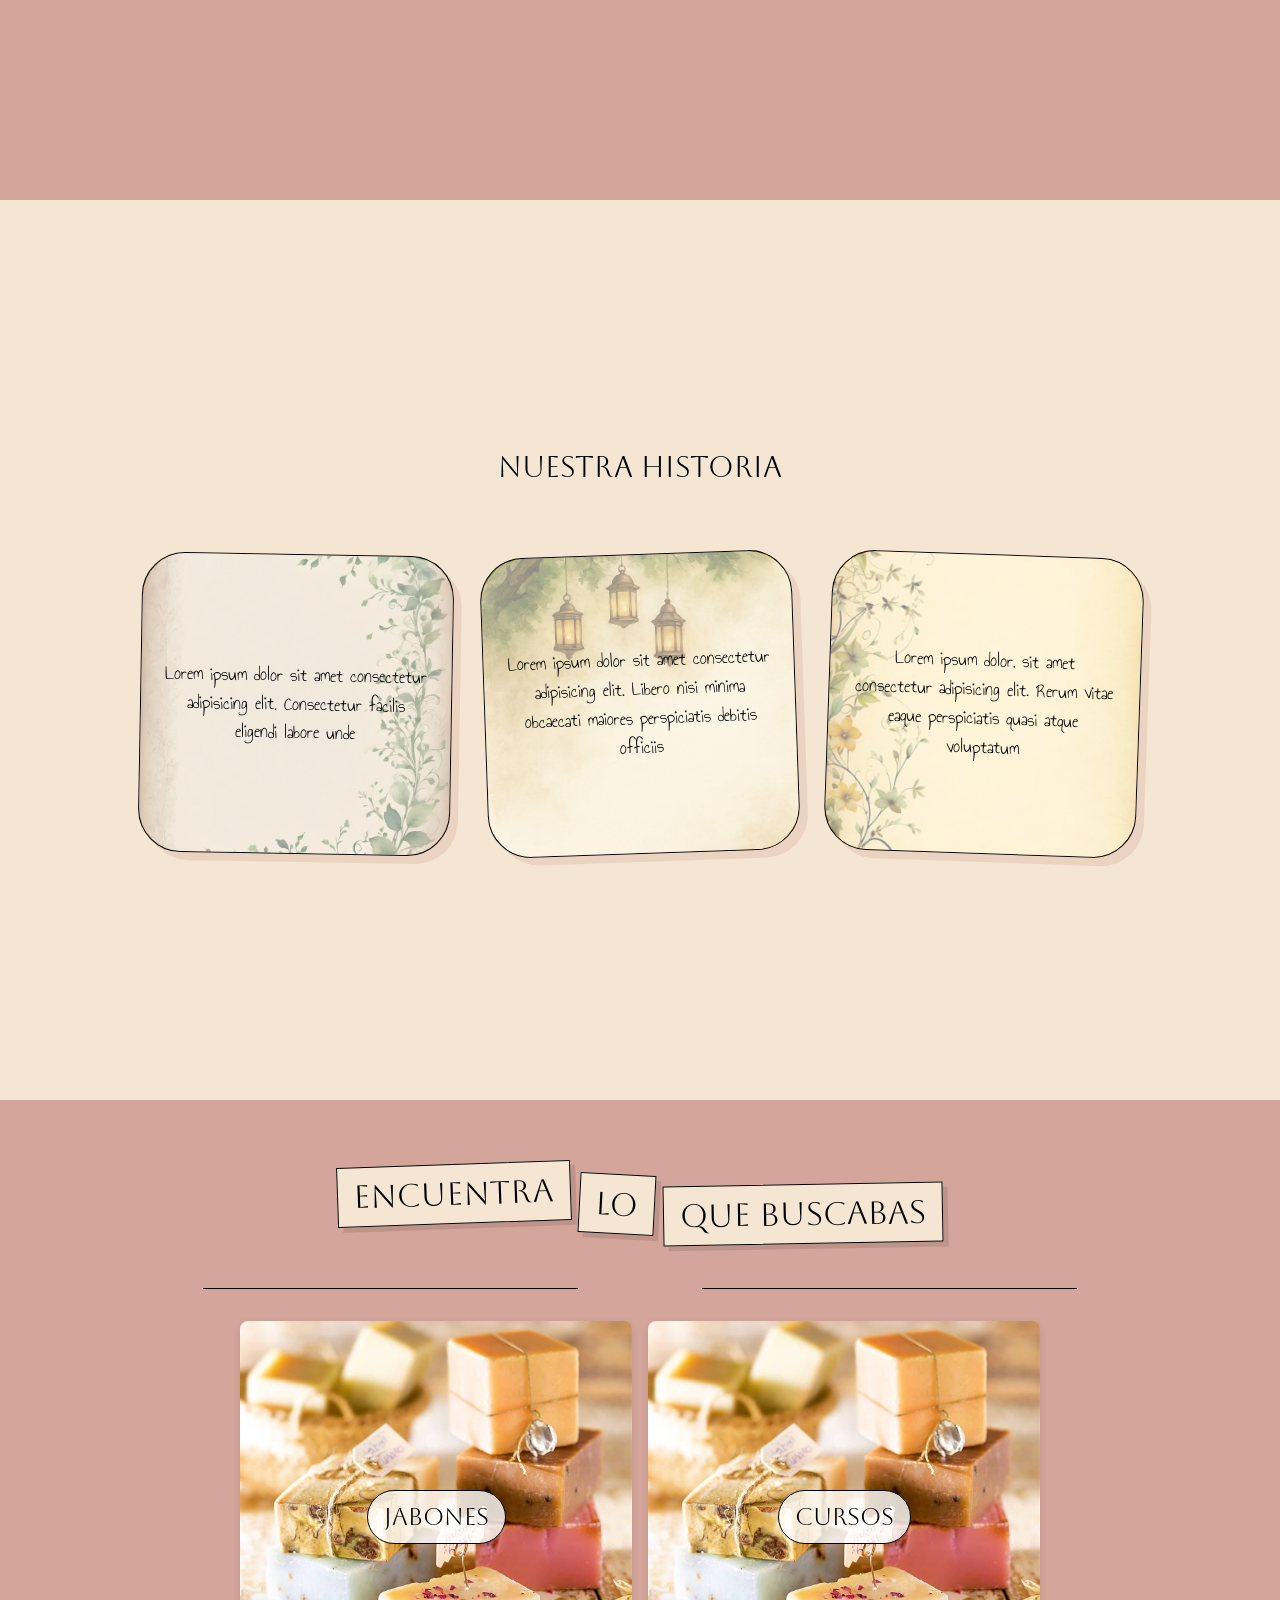
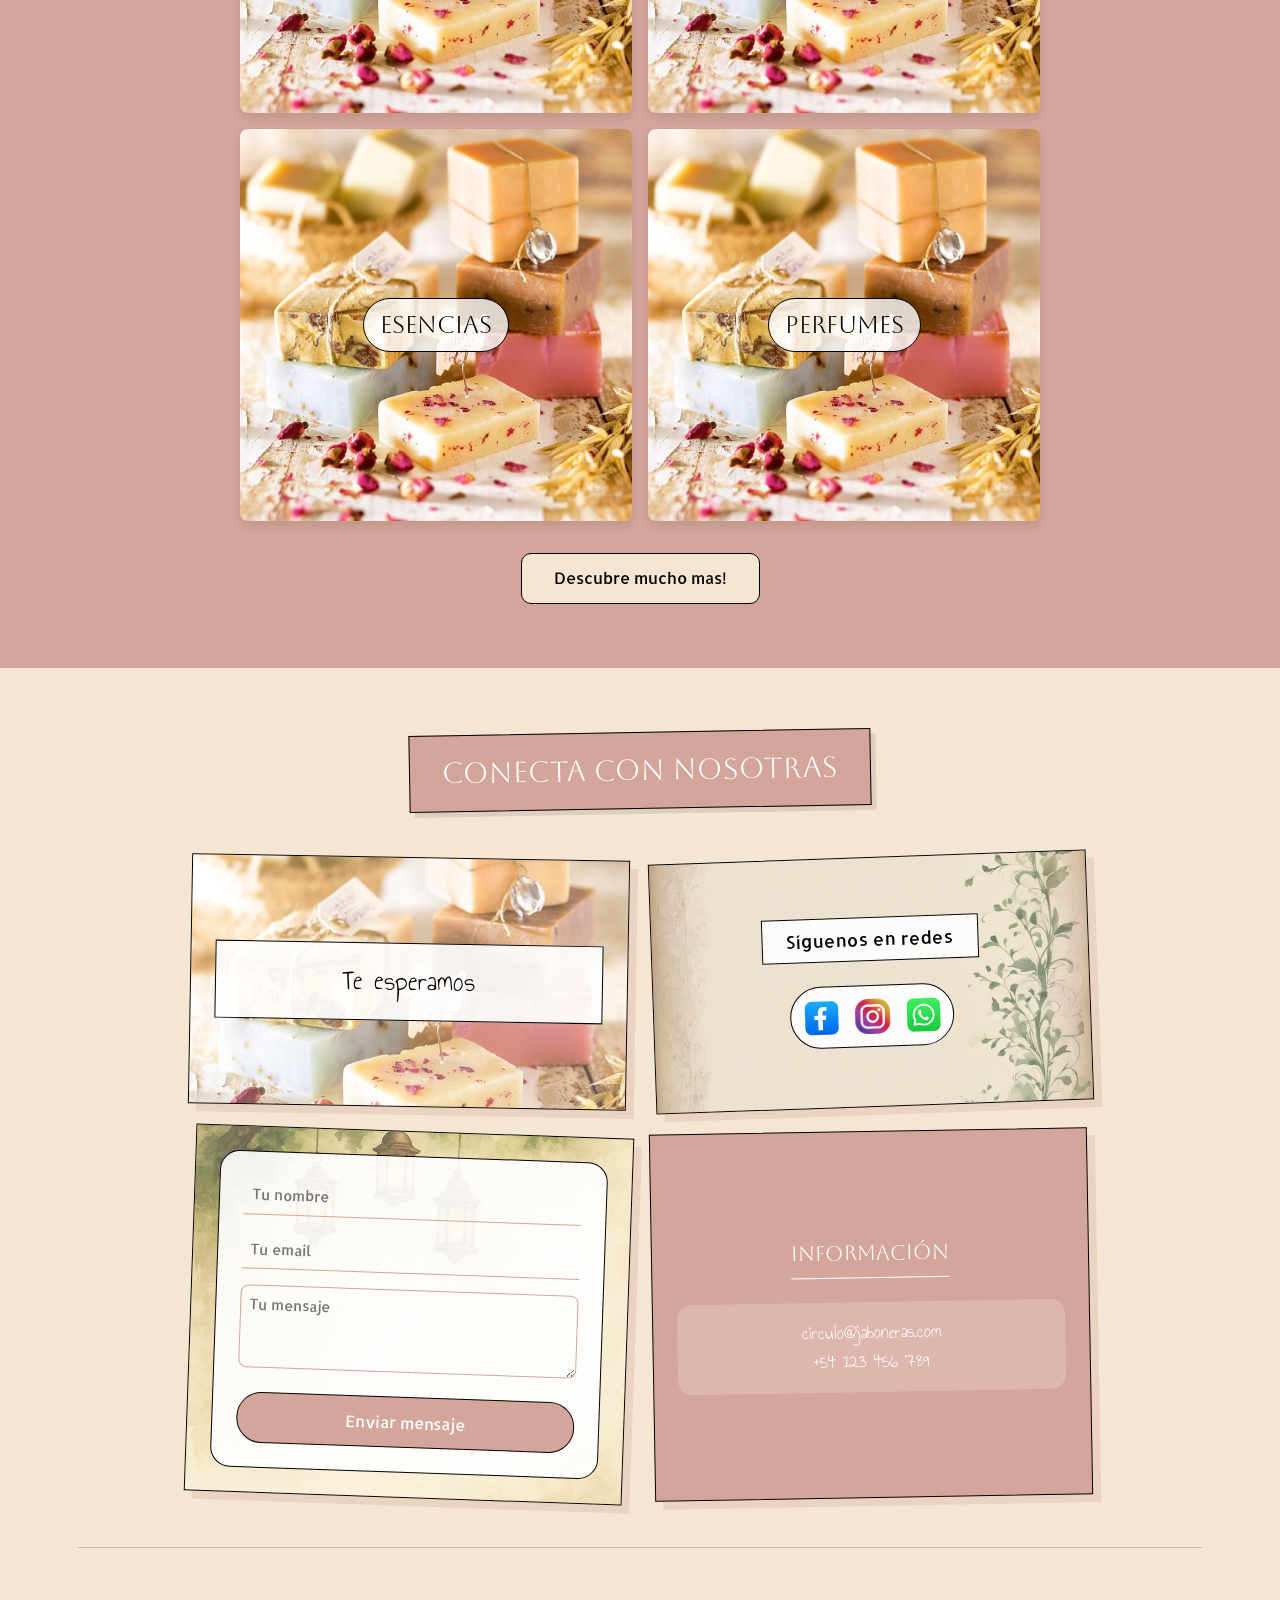
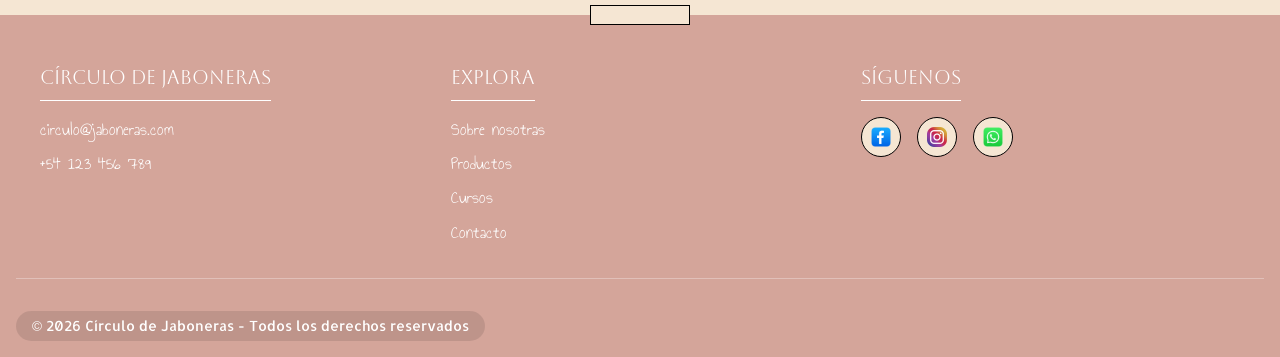
==== commit 9644aaea: "Funcionalidades basicas terminadas" ====
--- a/index.html
+++ b/index.html
@@ -11,6 +11,42 @@
     <link href="https://fonts.googleapis.com/css2?family=Annie+Use+Your+Telescope&display=swap" rel="stylesheet">
     <link rel="stylesheet" href="./reset.css">
     <link rel="stylesheet" href="./styles.css">
+    <style>
+        /* Pequeñas correcciones para asegurar el funcionamiento visual */
+        .about-box button, .products button, .contact-card-3 button, .shop-btn {
+            cursor: pointer;
+        }
+        .footer-links ul li a {
+            cursor: pointer;
+        }
+        /* Estilos para el modal de alerta personalizado */
+        .toast-notification {
+            position: fixed;
+            bottom: 20px;
+            left: 50%;
+            transform: translateX(-50%);
+            background-color: var(--color-terracota);
+            color: white;
+            padding: 12px 24px;
+            border-radius: 40px;
+            font-family: var(--font-body);
+            font-size: 0.9rem;
+            z-index: 1000;
+            box-shadow: 0 4px 15px rgba(0,0,0,0.2);
+            border: 1px solid var(--color-cream);
+            animation: fadeInUp 0.3s ease forwards;
+        }
+        @keyframes fadeInUp {
+            from {
+                opacity: 0;
+                transform: translateX(-50%) translateY(20px);
+            }
+            to {
+                opacity: 1;
+                transform: translateX(-50%) translateY(0);
+            }
+        }
+    </style>
 </head>
 <body>
     <!-- Hero section -->
@@ -43,7 +79,7 @@
             <div class="about-box box-4">
                 <h3>Contactanos para saber mas</h3>
                 <img src="./resources/down-arrow_3710768.png" alt="flecha">
-                <button>Click</button>
+                <button id="contactBtnAbout">Click</button>
             </div>
         </div>
     </section>
@@ -100,7 +136,7 @@
             </div>
         </div>
 
-        <button onclick="window.location.href='tienda.html'">Descubre mucho mas!</button>
+        <button id="discoverBtn">Descubre mucho mas!</button>
     </section>
 
     <!-- Contact section -->
@@ -117,17 +153,17 @@
             <div class="contact-card contact-card-2">
                 <p>Síguenos en redes</p>
                 <div class="social-icons">
-                    <img src="./resources/facebook-icon" alt="Facebook">
-                    <img src="./resources/instagram-icon.webp" alt="Instagram">
-                    <img src="./resources/whatsapp-icon.webp" alt="WhatsApp">
+                    <img src="./resources/facebook-icon" alt="Facebook" id="facebookIcon">
+                    <img src="./resources/instagram-icon.webp" alt="Instagram" id="instagramIcon">
+                    <img src="./resources/whatsapp-icon.webp" alt="WhatsApp" id="whatsappIcon">
                 </div>
             </div>
         
             <div class="contact-card contact-card-3">
-                <form>
-                    <input type="text" placeholder="Tu nombre" required>
-                    <input type="email" placeholder="Tu email" required>
-                    <textarea rows="3" placeholder="Tu mensaje"></textarea>
+                <form id="contactForm">
+                    <input type="text" id="contactName" placeholder="Tu nombre" required>
+                    <input type="email" id="contactEmail" placeholder="Tu email" required>
+                    <textarea id="contactMessage" rows="3" placeholder="Tu mensaje"></textarea>
                     <button type="submit">Enviar mensaje</button>
                 </form>
             </div>
@@ -136,7 +172,7 @@
                 <h4>Información</h4>
                 <div class="contact-info">
                     <p>circulo@jaboneras.com</p>
-                    <p>+34 123 456 789</p>
+                    <p>+54 123 456 789</p>
                 </div>
             </div>
         </div>
@@ -150,25 +186,25 @@
             <div class="footer-info">
                 <h4>Círculo de Jaboneras</h4>
                 <p>circulo@jaboneras.com</p>
-                <p>+34 123 456 789</p>
+                <p>+54 123 456 789</p>
             </div>
         
             <div class="footer-links">
                 <h4>Explora</h4>
                 <ul>
-                    <li><a href="#about">Sobre nosotras</a></li>
-                    <li><a href="#products">Productos</a></li>
-                    <li><a href="./tienda.html">Cursos</a></li>
-                    <li><a href="#contact">Contacto</a></li>
+                    <li><a href="#about" class="footer-nav-link">Sobre nosotras</a></li>
+                    <li><a href="#products" class="footer-nav-link">Productos</a></li>
+                    <li><a href="./tienda.html" id="footerShopLink">Cursos</a></li>
+                    <li><a href="#contact" class="footer-nav-link">Contacto</a></li>
                 </ul>
             </div>
         
             <div class="footer-social">
                 <h4>Síguenos</h4>
                 <div class="footer-social-icons">
-                    <a href="#"><img src="./resources/facebook-icon" alt="Facebook"></a>
-                    <a href="#"><img src="./resources/instagram-icon.webp" alt="Instagram"></a>
-                    <a href="#"><img src="./resources/whatsapp-icon.webp" alt="WhatsApp"></a>
+                    <a href="#" id="footerFacebook"><img src="./resources/facebook-icon" alt="Facebook"></a>
+                    <a href="#" id="footerInstagram"><img src="./resources/instagram-icon.webp" alt="Instagram"></a>
+                    <a href="#" id="footerWhatsapp"><img src="./resources/whatsapp-icon.webp" alt="WhatsApp"></a>
                 </div>
             </div>
         </div>
@@ -179,5 +215,184 @@
             <p>© 2026 Círculo de Jaboneras - Todos los derechos reservados</p>
         </div>
     </footer>
+
+    <script>
+        function showMessage(text, isError = false) {
+            // Eliminar toast existente si lo hay
+            const existingToast = document.querySelector('.toast-notification');
+            if(existingToast) existingToast.remove();
+            
+            const toast = document.createElement('div');
+            toast.className = 'toast-notification';
+            toast.textContent = text;
+            if(isError) {
+                toast.style.backgroundColor = '#b85c4a';
+            }
+            document.body.appendChild(toast);
+            setTimeout(() => {
+                toast.style.opacity = '0';
+                setTimeout(() => toast.remove(), 300);
+            }, 3000);
+        }
+
+        function scrollToSection(sectionId) {
+            const section = document.querySelector(sectionId);
+            if(section) {
+                section.scrollIntoView({ behavior: 'smooth', block: 'start' });
+            } else {
+                console.warn(`Sección ${sectionId} no encontrada`);
+            }
+        }
+
+        // Validación simple de email
+        function isValidEmail(email) {
+            const re = /^[^\s@]+@([^\s@.,]+\.)+[^\s@.,]{2,}$/;
+            return re.test(email);
+        }
+
+        // Manejo del formulario de contacto
+        function handleContactSubmit(event) {
+            event.preventDefault();
+            const nameInput = document.getElementById('contactName');
+            const emailInput = document.getElementById('contactEmail');
+            const messageInput = document.getElementById('contactMessage');
+            
+            const name = nameInput.value.trim();
+            const email = emailInput.value.trim();
+            const message = messageInput.value.trim();
+            
+            if(!name) {
+                showMessage('Por favor, ingresa tu nombre', true);
+                nameInput.focus();
+                return;
+            }
+            if(!email) {
+                showMessage('Por favor, ingresa tu email', true);
+                emailInput.focus();
+                return;
+            }
+            if(!isValidEmail(email)) {
+                showMessage('Por favor, ingresa un email válido (ej: nombre@dominio.com)', true);
+                emailInput.focus();
+                return;
+            }
+            if(!message) {
+                showMessage('Escribe tu mensaje antes de enviar', true);
+                messageInput.focus();
+                return;
+            }
+            
+            // Simular envío exitoso 
+            showMessage(`✨ ¡Gracias ${name}! Tu mensaje ha sido enviado. Pronto nos pondremos en contacto contigo.`);
+            // Limpiar formulario
+            nameInput.value = '';
+            emailInput.value = '';
+            messageInput.value = '';
+        }
+
+        // Función para redirigir a tienda.html 
+        function goToShop() {
+            window.location.href = './tienda.html';
+        }
+
+        // Función para simular clic en productos 
+        function handleProductCard(productName) {
+            showMessage(`✨ ¡Próximamente! Podrás descubrir todos nuestros ${productName}. Por ahora, visita nuestra tienda.`);
+        }
+
+        // Función para redes sociales 
+        function handleSocialNetwork(network) {
+            showMessage(`📱 Serás redirigida a nuestro perfil de ${network} (próximamente activo). ¡Síguenos para más contenido!`);
+        }
+
+        document.addEventListener('DOMContentLoaded', function() {
+            
+            // 1. BOTÓN "CLICK" EN ABOUT 
+            const contactAboutBtn = document.getElementById('contactBtnAbout');
+            if(contactAboutBtn) {
+                contactAboutBtn.addEventListener('click', function(e) {
+                    e.preventDefault();
+                    scrollToSection('#contact');
+                });
+            }
+
+            // 2. BOTÓN "DESCUBRE MUCHO MAS" 
+            const discoverBtn = document.getElementById('discoverBtn');
+            if(discoverBtn) {
+                discoverBtn.addEventListener('click', function(e) {
+                    e.preventDefault();
+                    goToShop();
+                });
+            }
+
+            // 3. TARJETAS DE PRODUCTOS 
+            const productCards = document.querySelectorAll('.products-card');
+            const productNames = ['Jabones', 'Cursos', 'Esencias', 'Perfumes'];
+            productCards.forEach((card, index) => {
+                const pTag = card.querySelector('p');
+                const productName = pTag ? pTag.innerText : productNames[index] || 'productos';
+                card.addEventListener('click', function(e) {
+                    e.stopPropagation();
+                    handleProductCard(productName);
+                });
+                card.style.cursor = 'pointer';
+            });
+
+            // 4. FORMULARIO DE CONTACTO
+            const contactForm = document.getElementById('contactForm');
+            if(contactForm) {
+                contactForm.addEventListener('submit', handleContactSubmit);
+            }
+
+            // 5. ICONOS DE REDES SOCIALES 
+            const fbIcon = document.getElementById('facebookIcon');
+            const igIcon = document.getElementById('instagramIcon');
+            const waIcon = document.getElementById('whatsappIcon');
+            if(fbIcon) fbIcon.addEventListener('click', () => handleSocialNetwork('Facebook'));
+            if(igIcon) igIcon.addEventListener('click', () => handleSocialNetwork('Instagram'));
+            if(waIcon) waIcon.addEventListener('click', () => handleSocialNetwork('WhatsApp'));
+            
+            // 6. ICONOS DE REDES EN FOOTER
+            const footerFb = document.getElementById('footerFacebook');
+            const footerIg = document.getElementById('footerInstagram');
+            const footerWa = document.getElementById('footerWhatsapp');
+            if(footerFb) footerFb.addEventListener('click', (e) => { e.preventDefault(); handleSocialNetwork('Facebook'); });
+            if(footerIg) footerIg.addEventListener('click', (e) => { e.preventDefault(); handleSocialNetwork('Instagram'); });
+            if(footerWa) footerWa.addEventListener('click', (e) => { e.preventDefault(); handleSocialNetwork('WhatsApp'); });
+            
+            // 7. ENLACES DE NAVEGACIÓN DEL FOOTER 
+            const footerNavLinks = document.querySelectorAll('.footer-nav-link');
+            footerNavLinks.forEach(link => {
+                link.addEventListener('click', function(e) {
+                    e.preventDefault();
+                    const targetId = this.getAttribute('href'); 
+                    if(targetId && targetId.startsWith('#')) {
+                        scrollToSection(targetId);
+                    }
+                });
+            });
+            
+            // 8. BOTÓN DEL FOOTER 
+            const footerShopLink = document.getElementById('footerShopLink');
+            if(footerShopLink) {
+                footerShopLink.addEventListener('click', function(e) {
+                    e.preventDefault();
+                    goToShop();
+                });
+            }
+
+            // 9. FLECHA DEL HERO 
+            const heroArrowContainer = document.querySelector('.hero-arrow-container');
+            if(heroArrowContainer) {
+                heroArrowContainer.addEventListener('click', function() {
+                    scrollToSection('#about');
+                });
+                heroArrowContainer.style.cursor = 'pointer';
+            }
+            
+            console.log('Página completamente funcional: botones, formulario y navegación activos.');
+            
+        });
+    </script>
 </body>
 </html>
